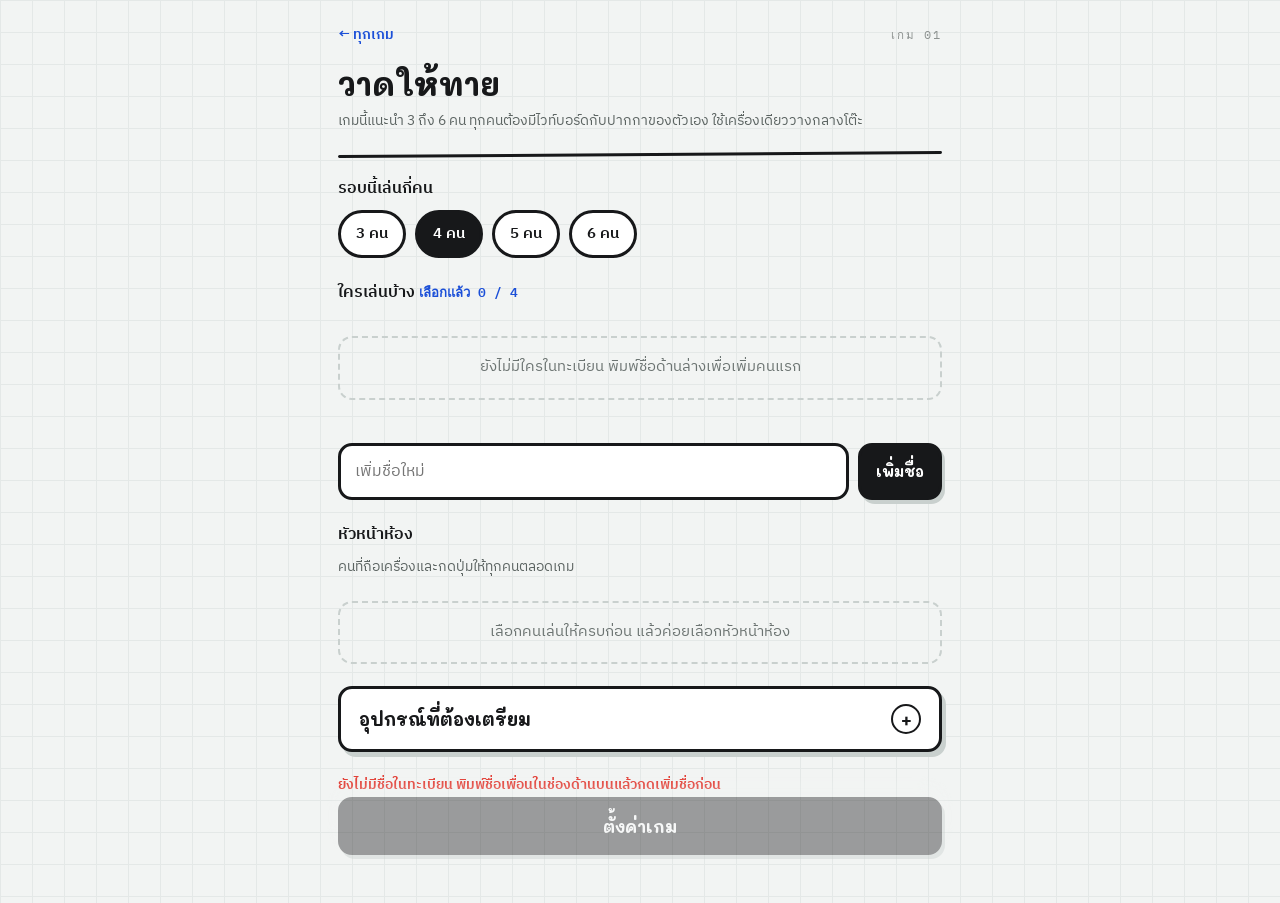
==== games/catch-sketch/index.html @ 34a1b1b2 "รอบ 3: แก้ 17 จุดที่ agent เจอ + เทสต์ดักบั๊กเพิ่ม 2 ไฟล์ โป๊กเกอร์ (8) - ที่นั่ง+ชิปของคนที่หลุด เค" ====
<!DOCTYPE html>
<html lang="th">
<head>
<meta charset="utf-8">
<meta name="viewport" content="width=device-width, initial-scale=1, viewport-fit=cover">
<title>วาดให้ทาย · ก๊วนบอร์ดเกม</title>
<link rel="stylesheet" href="../../assets/style.css">
<style>
  .topbar {
    display: flex; align-items: center; justify-content: space-between;
    gap: 12px; margin-bottom: 4px;
  }
  .back { font-size: .9rem; color: var(--ink-blue); text-decoration: none; font-weight: 600; }

  .leaderline {
    font-family: var(--font-mono); font-size: .74rem; color: #6C7472;
    margin: 2px 0 10px; overflow-wrap: anywhere;
  }
  .leaderline b { color: var(--ink); }
  .leaderline[hidden] { display: none; }

  .screen { display: none; }
  .screen.is-on { display: block; }

  .hint { font-size: .85rem; color: #5C6462; margin: 6px 0 0; }
  .note { font-size: .88rem; margin: 10px 0 0; min-height: 1.4em; }
  .note--bad { color: var(--ink-red); font-weight: 600; }
  .note--ok  { color: var(--ink-green); font-weight: 600; }

  /* ---- แถบคะแนนสะสม (รายคน) ---- */
  /* กริดคงที่ ไม่ให้แถวสุดท้ายยืดจนช่องไม่เท่ากัน */
  .scores {
    display: grid; gap: 8px; margin-bottom: 18px;
    grid-template-columns: repeat(3, 1fr);
    /* บังคับให้ทุกแถวสูงเท่ากัน ไม่ต้องไปเดาว่าชื่อจะขึ้นกี่บรรทัด */
    grid-auto-rows: 1fr;
  }
  .scores[data-n="2"], .scores[data-n="4"] { grid-template-columns: repeat(2, 1fr); }
  .score {
    text-align: center; min-width: 0;
    padding: 9px 5px;
    background: var(--paper);
    border: var(--stroke) solid var(--ink);
    border-radius: var(--radius);
  }
  .score.is-turn { background: var(--ink-orange); }
  .score b { display: block; font-family: var(--font-mono); font-size: 1.4rem; line-height: 1.1; }
  /* ชื่อยาวตัดที่ 2 บรรทัด ทุกช่องจะได้สูงเท่ากัน */
  .score span {
    font-size: .74rem; display: -webkit-box; overflow: hidden;
    -webkit-line-clamp: 2; -webkit-box-orient: vertical;
    overflow-wrap: anywhere;
    /* จองที่ไว้ 2 บรรทัดจริง (line-height 1.6 => 2 บรรทัด = 3.2em) */
    line-height: 1.6;
    min-height: 3.2em;
  }

  /* ---- ชิปผู้เล่น ---- */
  .plist { display: flex; flex-wrap: wrap; gap: 9px; margin-top: 14px; padding: 0; list-style: none; }
  .pchip {
    padding: 9px 15px;
    font-family: var(--font-body); font-weight: 600; font-size: .92rem;
    background: var(--paper); color: var(--ink);
    border: var(--stroke) solid var(--ink); border-radius: 99px;
    cursor: pointer; max-width: 100%; overflow-wrap: anywhere;
  }
  .pchip[aria-pressed="true"] { background: var(--ink); color: var(--paper); }
  .pchip:focus-visible { outline: var(--stroke) solid var(--ink-blue); outline-offset: 3px; }
  .pchip[disabled] { opacity: .38; cursor: not-allowed; }
  /* เลือกครบแล้ว ชิปที่เหลือต้องดูออกว่ากดเพิ่มไม่ได้ แต่ยังกดให้ขึ้นเหตุผลได้ */
  .pchip.is-full { opacity: .42; border-style: dashed; }

  .addrow { display: flex; gap: 9px; margin-top: 14px; }
  .addrow input {
    flex: 1 1 auto; min-width: 0;
    padding: 12px 14px;
    font-family: var(--font-body); font-size: 1rem;
    color: var(--ink); background: var(--paper);
    border: var(--stroke) solid var(--ink); border-radius: var(--radius);
  }
  .addrow input:focus-visible { outline: var(--stroke) solid var(--ink-blue); outline-offset: 3px; }
  .addrow .btn { flex: 0 0 auto; }

  .empty {
    margin-top: 14px; padding: 18px; text-align: center;
    color: #6C7472; font-size: .92rem;
    border: 2px dashed var(--smudge); border-radius: var(--radius);
  }
  .count { font-family: var(--font-mono); font-size: .82rem; color: var(--ink-blue); }

  /* ---- หน้าส่งเครื่อง ---- */
  .pass { text-align: center; padding: 30px 0 12px; }
  .pass .who { font-family: var(--font-display); font-size: 2.2rem; font-weight: 700; margin: 6px 0 4px; overflow-wrap: anywhere; }
  .whoare { display: flex; flex-wrap: wrap; gap: 8px; justify-content: center; margin-top: 12px; }
  .whoare span {
    padding: 6px 13px; font-size: .86rem; font-weight: 600;
    background: var(--board); border: 2px solid var(--ink); border-radius: 99px;
    overflow-wrap: anywhere; max-width: 100%;
  }

  /* ---- หน้าคำ ---- */
  .clock {
    font-family: var(--font-mono); font-size: 1.05rem;
    text-align: right; margin-bottom: 10px; color: #6C7472;
  }
  .word {
    background: var(--paper);
    border: var(--stroke) solid var(--ink);
    border-radius: var(--radius);
    box-shadow: 6px 7px 0 var(--smudge);
    padding: 36px 20px;
    text-align: center;
    min-height: 168px;
    display: flex; flex-direction: column; align-items: center; justify-content: center;
    margin-bottom: 18px;
  }
  /* คำที่ต้องวาด ตัวใหญ่สุดในเกม ถ้ามีวรรณยุกต์ซ้อนจะไปทับป้าย "คำของคุณ" ข้างบน */
  .word__main { font-family: var(--font-display); font-weight: 700; font-size: 2.5rem; line-height: 1.5; overflow-wrap: anywhere; }
  .word__sub  { font-size: .95rem; color: #6C7472; margin-top: 8px; }
  .word__lv   { font-family: var(--font-mono); font-size: .72rem; letter-spacing: .12em; color: var(--ink-blue); margin-bottom: 10px; }

  /* ---- ปุ่มคว้าคิว ---- */
  .claims { list-style: none; padding: 0; margin: 0 0 16px; }

  /* ปุ่ม "ทุกคนเสร็จแล้ว" ห้ามลอยทับปุ่มชื่อเด็ดขาด
     ถ้าทับ คนตั้งใจคว้าคิว แต่กลายเป็นปิดรอบให้ทุกคน ซึ่งแก้กลับไม่ได้
     เพิ่ม padding ท้ายลิสต์ไม่ช่วย เพราะ sticky ลอยทับสิ่งที่เลื่อนอยู่ข้างใต้เสมอ
     จึงให้รายชื่อเลื่อนในกล่องของตัวเอง แล้วปุ่มอยู่ในแถวของมันจริงๆ */
  #s-word.is-on {
    display: flex; flex-direction: column;
    /* ต้องเป็น max-height ไม่ใช่ min-height
       ถ้าใช้ min กล่องจะยืดตามเนื้อหาจนปุ่มหลุดใต้จอ ต้องมีเพดานให้รายชื่อยุบเข้ามาแทน */
    max-height: calc(100vh - 120px);
    max-height: calc(100dvh - 120px);
  }
  #s-word .claims { flex: 1 1 auto; overflow-y: auto; min-height: 84px; }
  #s-word #btn-all-done { position: static; flex: 0 0 auto; }

  /* จอเตี้ย ย่อกล่องคำลง จะได้เหลือที่ให้รายชื่อพอโดยไม่ต้องเลื่อน */
  @media (max-height: 700px) {
    .word { padding: 16px 16px; min-height: 0; }
    .word__main { font-size: 1.9rem; }
    .word__lv { margin-bottom: 4px; }
  }
  .claims li { display: flex; gap: 8px; margin-bottom: 10px; }

  .claim {
    flex: 1 1 auto; min-width: 0;
    padding: 16px 14px;
    font-family: var(--font-display); font-weight: 700; font-size: 1.1rem;
    color: var(--ink); background: var(--paper);
    border: var(--stroke) solid var(--ink); border-radius: var(--radius);
    box-shadow: 3px 4px 0 var(--smudge);
    cursor: pointer;
    overflow-wrap: anywhere;
  }
  .claim:active { transform: translate(3px, 4px); box-shadow: 0 0 0 var(--smudge); }
  .claim:focus-visible { outline: var(--stroke) solid var(--ink-blue); outline-offset: 3px; }
  .claim.is-done { background: var(--ink-green); border-color: var(--ink-green); color: var(--paper); cursor: default; box-shadow: none; transform: none; }
  /* คนที่ยอมแพ้ ยังกดกลับเข้าเกมได้ ต้องอ่านออกและดูกดได้ */
  .claim.is-out  { background: var(--board); color: #56605C; cursor: pointer; box-shadow: none; transform: none; }

  .giveup {
    flex: 0 0 auto;
    padding: 8px 12px;
    font-family: var(--font-body); font-weight: 600; font-size: .8rem;
    color: var(--ink-red); background: var(--paper);
    border: 2px solid var(--ink-red); border-radius: var(--radius);
    cursor: pointer;
  }
  .giveup:focus-visible { outline: var(--stroke) solid var(--ink-blue); outline-offset: 3px; }
  .giveup[disabled] { opacity: .35; cursor: not-allowed; }

  /* ---- หน้าทาย ---- */
  .look { text-align: center; padding: 26px 0 10px; }
  .look .qno { font-family: var(--font-mono); font-size: .78rem; letter-spacing: .12em; color: var(--ink-blue); }
  .look .who { font-family: var(--font-display); font-size: 2.3rem; font-weight: 700; margin: 6px 0 2px; overflow-wrap: anywhere; }
  .actions { display: flex; gap: 10px; margin-top: 18px; }

  /* ---- สรุปรอบ ---- */
  .tally { list-style: none; padding: 0; margin: 12px 0 0; }
  .tally li {
    display: flex; justify-content: space-between; gap: 10px; align-items: baseline;
    padding: 9px 0; border-bottom: 2px dashed var(--board-deep);
  }
  .tally .nm { font-weight: 600; overflow-wrap: anywhere; }
  .tally .rt { text-align: right; white-space: nowrap; }
  .tally .pt { font-family: var(--font-mono); font-weight: 600; color: var(--ink-green); }
  .tally .why { display: block; font-size: .76rem; color: #6C7472; white-space: normal; }

  .qlist { list-style: none; padding: 0; margin: 12px 0 0; }
  .qlist li {
    display: flex; align-items: center; gap: 10px;
    padding: 8px 0; border-bottom: 2px dashed var(--board-deep);
    font-weight: 600;
  }
  .qlist .n {
    flex: 0 0 auto; width: 26px; height: 26px;
    display: inline-flex; align-items: center; justify-content: center;
    font-family: var(--font-mono); font-size: .8rem;
    background: var(--board); border: 2px solid var(--ink); border-radius: 99px;
  }
  .qlist .out { color: #8B9391; font-weight: 400; font-size: .86rem; margin-left: auto; }

  .reveal-word {
    font-family: var(--font-display); font-weight: 700; font-size: 2.1rem;
    line-height: 1.5; overflow-wrap: anywhere;
  }

  /* ---- หมวดหมู่ ----
     มี 30 อัน ถ้าเลือกหมดแล้วทำเป็นชิปดำทั้งแผงจะทึบจนอ่านไม่ออก
     เลยกลับด้าน: เลือกอยู่ = ขาวขอบเข้มมีติ๊ก · ไม่เลือก = จางลง */
  .kit__body { padding: 4px 18px 16px; }
  .cats { gap: 7px; }
  .cats .chip {
    padding: 7px 13px; font-size: .86rem; font-weight: 500;
    background: var(--paper); color: #9AA2A0;
    border-width: 2px; border-color: var(--smudge);
  }
  .cats .chip[aria-pressed="true"] {
    background: var(--paper); color: var(--ink);
    border-color: var(--ink); font-weight: 600;
  }
  .cats .chip[aria-pressed="true"]::before {
    content: "✓"; margin-right: 6px; color: var(--ink-green); font-weight: 700;
  }

  /* ---- อันดับจบเกม ---- */
  .rank { list-style: none; padding: 0; margin: 12px 0 0; }
  .rank li {
    display: flex; align-items: center; gap: 10px;
    padding: 11px 12px; margin-bottom: 8px;
    background: var(--paper);
    border: var(--stroke) solid var(--ink);
    border-radius: var(--radius);
  }
  .rank li.is-first {
    background: var(--ink-orange);
    padding: 16px 14px;
    box-shadow: 4px 5px 0 var(--smudge);
  }
  .rank .no {
    flex: 0 0 auto; width: 28px; height: 28px;
    display: inline-flex; align-items: center; justify-content: center;
    font-family: var(--font-mono); font-size: .82rem; font-weight: 600;
    background: var(--board); border: 2px solid var(--ink); border-radius: 99px;
  }
  .rank li.is-first .no { background: var(--paper); }
  .rank .nm { font-weight: 600; flex: 1 1 auto; overflow-wrap: anywhere; }
  .rank li.is-first .nm { font-family: var(--font-display); font-size: 1.2rem; }
  .rank .pt { font-family: var(--font-mono); font-size: 1.3rem; font-weight: 600; }
  .rank li.is-first .pt { font-size: 1.75rem; }

  /* หัวข้อจบเกม ให้ชื่อคนชนะเด่นกว่าคำว่าชนะ */
  .over-head { text-align: center; padding: 12px 0 4px; }
  .over-head h1 { font-size: 2.3rem; line-height: 1.4; overflow-wrap: anywhere; }

  .steps { font-family: var(--font-mono); font-size: .72rem; letter-spacing: .1em; color: var(--ink-blue); }

  /* ปุ่มเดินเกมต้องอยู่ในสายตาเสมอ ไม่งั้นคนถือเครื่องต้องเลื่อนหาทุกรอบ */
  .btn--stick {
    position: sticky; bottom: 10px; z-index: 5;
    box-shadow: 3px 4px 0 var(--smudge), 0 -10px 16px var(--board);
  }
</style>
</head>
<body>
<div class="wrap">

  <div class="topbar">
    <a class="back" href="../../index.html">← ทุกเกม</a>
    <span class="eyebrow">เกม 01</span>
  </div>

  <p class="leaderline" id="leaderline" hidden>หัวหน้าห้อง <b id="leadername"></b></p>

  <!-- ============ 1. ใครเล่นบ้าง ============ -->
  <section id="s-players" class="screen is-on">
    <h1>วาดให้ทาย</h1>
    <p class="hint">เกมนี้แนะนำ 3 ถึง 6 คน ทุกคนต้องมีไวท์บอร์ดกับปากกาของตัวเอง ใช้เครื่องเดียววางกลางโต๊ะ</p>
    <div class="rule"></div>

    <div class="field">
      <label>รอบนี้เล่นกี่คน</label>
      <div class="chips" id="opt-headcount"></div>
    </div>

    <div class="field">
      <label>ใครเล่นบ้าง <span class="count" id="pick-count"></span></label>
      <ul class="plist" id="pick-list"></ul>
      <div class="empty" id="pick-empty">ยังไม่มีใครในทะเบียน พิมพ์ชื่อด้านล่างเพื่อเพิ่มคนแรก</div>
      <p class="note" id="pick-note" role="status" aria-live="polite"></p>

      <div class="addrow">
        <label class="sr-only" for="new-name">เพิ่มชื่อใหม่</label>
        <input id="new-name" type="text" placeholder="เพิ่มชื่อใหม่" autocomplete="off" maxlength="24">
        <button class="btn btn--sm" id="btn-add">เพิ่มชื่อ</button>
      </div>
    </div>

    <div class="field" id="f-leader">
      <label>หัวหน้าห้อง</label>
      <p class="hint" style="margin:0 0 8px">คนที่ถือเครื่องและกดปุ่มให้ทุกคนตลอดเกม</p>
      <div class="chips" id="opt-leader"></div>
      <div class="empty" id="leader-empty">เลือกคนเล่นให้ครบก่อน แล้วค่อยเลือกหัวหน้าห้อง</div>
    </div>

    <details class="kit">
      <summary>อุปกรณ์ที่ต้องเตรียม</summary>
      <ul class="kit__list">
        <li><span class="thing">มือถือหรือแท็บเล็ต</span><span class="qty">1 เครื่อง</span></li>
        <li><span class="thing">ไวท์บอร์ด</span><span class="qty qty--each">คนละอัน</span></li>
        <li><span class="thing">ปากกาไวท์บอร์ด</span><span class="qty qty--each">คนละด้าม</span></li>
        <li><span class="thing">แปรงลบหรือผ้า</span><span class="qty qty--each">คนละอัน</span></li>
      </ul>
      <div class="kit__note">
        <p>ต้องมีไวท์บอร์ดครบทุกคน ไม่ใช่อันเดียววางกลางโต๊ะ เพราะทุกคนวาดพร้อมกันแข่งกัน</p>
        <p>ถ้าไวท์บอร์ดไม่พอ ใช้กระดาษ A4 กับปากกาเมจิกแทนได้ เตรียมไว้คนละ 15 ถึง 20 แผ่น</p>
      </div>
      <p class="kit__foot muted">นาฬิกาจับเวลา เบอร์คิว และกระดาษนับแต้ม ไม่ต้องเตรียม โปรแกรมจัดการให้หมดแล้ว</p>
    </details>

    <p class="note" id="ready-note" role="status" aria-live="polite"></p>
    <button class="btn btn--stick" id="btn-to-setup">ตั้งค่าเกม</button>
  </section>

  <!-- ============ 2. ตั้งค่า ============ -->
  <section id="s-setup" class="screen">
    <h1>ตั้งค่าเกม</h1>
    <p class="hint">คนวาดห้ามพูด ห้ามเขียนตัวหนังสือ ห้ามใบ้เป็นตัวเลข วาดอย่างเดียว</p>
    <div class="rule"></div>

    <div class="field">
      <label>ชุดคำ</label>
      <div class="chips" id="opt-packs"></div>
      <p class="note" id="packs-note" role="status" aria-live="polite"></p>
    </div>

    <details class="kit">
      <summary>หมวดหมู่ <span class="count" id="cat-count"></span></summary>
      <div class="kit__body">
        <p class="hint" style="margin:0 0 10px">แตะเพื่อปิดหมวดที่ไม่อยากเล่น ต้องเหลืออย่างน้อย 1 หมวด</p>
        <div class="chips cats" id="opt-cats"></div>
        <p class="note" id="cats-note" role="status" aria-live="polite"></p>
        <p style="margin-top:12px"><button class="btn btn--ghost btn--sm" id="btn-cats-all">เลือกทุกหมวด</button></p>
      </div>
    </details>

    <div class="field">
      <label>ความยาก</label>
      <div class="chips" id="opt-levels"></div>
      <p class="note" id="levels-note" role="status" aria-live="polite"></p>
    </div>

    <div class="field">
      <label>จำนวนรอบต่อคน</label>
      <div class="chips" id="opt-rounds"></div>
    </div>

    <p class="hint" id="pool-info"></p>
    <p class="hint" id="rounds-info"></p>

    <button class="btn btn--stick" id="btn-start">เริ่มเล่น</button>
    <p style="margin-top:12px"><button class="btn btn--ghost btn--sm" id="btn-back-players">← เปลี่ยนคนเล่น</button></p>
  </section>

  <!-- ============ 3. ส่งเครื่องให้คนวาด ============ -->
  <section id="s-pass-draw" class="screen">
    <div class="scores" id="scores-pass"></div>
    <div class="card pass">
      <span class="steps" id="pd-step">รอบที่ 1</span>
      <div style="margin-top:8px"><span class="eyebrow">รอบนี้คนทายคือ</span></div>
      <div class="who" id="pd-guesser">—</div>
      <p class="muted" id="pd-warn">ห้ามดูจอ ให้หันหลังหรือหลับตาไว้</p>
      <div class="whoare" id="pd-drawers"></div>
      <p class="hint" style="margin-top:14px">คนวาดทุกคนดูคำพร้อมกัน แล้วรีบวาดแข่งกัน</p>
      <button class="btn" id="btn-open-word" style="margin-top:14px">คนทายหันหลังแล้ว เปิดคำ</button>
    </div>
  </section>

  <!-- ============ 4. คำ ============ -->
  <section id="s-word" class="screen">
    <div class="clock">เวลาที่ผ่านไป <span id="clock">0:00</span></div>

    <div class="word">
      <div class="word__lv" id="w-lv"></div>
      <div class="word__main" id="w-main">—</div>
      <div class="word__sub" id="w-sub"></div>
    </div>

    <p class="hint" style="margin-bottom:10px">วาดเสร็จแล้วแตะชื่อตัวเองเพื่อคว้าคิว</p>
    <ul class="claims" id="claims"></ul>

    <p class="hint" id="claim-status" role="status" aria-live="polite" style="margin:0 0 10px"></p>
    <button class="btn btn--stick" id="btn-all-done" disabled>ทุกคนเสร็จแล้ว</button>
  </section>

  <!-- ============ 5. ส่งเครื่องกลับให้คนทาย ============ -->
  <section id="s-pass-guess" class="screen">
    <div class="scores" id="scores-passguess"></div>
    <div class="card pass">
      <span class="eyebrow">ส่งเครื่องกลับให้</span>
      <div class="who" id="pg-guesser">—</div>
      <p class="muted" id="pg-note">คำหายไปจากจอแล้ว เปิดดูได้เลย</p>
      <button class="btn" id="btn-ready-guess">พร้อมทาย</button>
    </div>
  </section>

  <!-- ============ 6. ทาย ============ -->
  <section id="s-guess" class="screen">
    <div class="scores" id="scores-guess"></div>
    <div class="card look">
      <span class="qno" id="g-qno">คิวที่ 1</span>
      <div style="margin-top:6px"><span class="eyebrow">ดูรูปของ</span></div>
      <div class="who" id="g-who">—</div>
      <p class="muted" id="g-left"></p>
    </div>
    <div class="actions">
      <button class="btn btn--skip" id="btn-wrong">ทายผิด ไปคิวถัดไป</button>
      <button class="btn btn--good" id="btn-right">ทายถูก</button>
    </div>
    <p style="margin-top:12px; text-align:center">
      <button class="btn btn--ghost btn--sm" id="btn-back-q" style="display:none">← กลับไปคิวก่อนหน้า</button>
    </p>
  </section>

  <!-- ============ 7. สรุปรอบ ============ -->
  <section id="s-round" class="screen">
    <div class="scores" id="scores-round"></div>
    <span class="steps" id="rd-step">สรุปรอบ</span>
    <p class="eyebrow" style="margin-top:10px">คำคือ</p>
    <div class="reveal-word" id="rd-word">—</div>
    <p class="hint" id="rd-sub"></p>

    <div class="card" style="margin-top:16px">
      <h3>แต้มรอบนี้</h3>
      <ul class="tally" id="rd-tally"></ul>
    </div>

    <div class="card" style="margin-top:16px">
      <h3>ลำดับคิว</h3>
      <ul class="qlist" id="rd-queue"></ul>
    </div>

    <button class="btn btn--stick" id="btn-next-round" style="margin-top:20px">รอบต่อไป</button>
  </section>

  <!-- ============ 8. จบเกม ============ -->
  <section id="s-over" class="screen">
    <div class="over-head">
      <span class="eyebrow">จบเกม</span>
      <h1 id="over-title">—</h1>
      <p class="hint" id="over-sub" style="margin-top:6px"></p>
    </div>
    <ul class="rank" id="rank"></ul>
    <button class="btn" id="btn-again">เล่นอีกรอบ</button>
    <p style="margin-top:12px"><a class="back" href="../../scoreboard.html">ดูกระดานคะแนน →</a></p>
    <p style="margin-top:6px"><a class="back" href="../../index.html">← กลับไปเลือกเกมอื่น</a></p>
  </section>

</div>

<script src="../../assets/players.js"></script>
<script src="words/general.js"></script>
<script src="words/characters.js"></script>
<script src="words/thai.js"></script>
<!-- คลังคำชุดที่ 2 ต่อท้ายชุดแรก ต้องโหลดหลังเสมอ -->
<script src="words/general-2.js"></script>
<script src="words/characters-2.js"></script>
<script src="words/thai-2.js"></script>
<!-- คลังคำชุดที่ 3 หมวดใหม่ -->
<script src="words/general-3.js"></script>
<script src="words/thai-3.js"></script>
<script>
(function () {
  "use strict";

  /* ===========================================================
     กติกาบ้าน — แก้ตัวเลขแต้มได้ที่บล็อกนี้จุดเดียว
     =========================================================== */

  var SCORE_DRAWER      = 2;   /* คนวาดที่รูปถูกทายถูก */
  var SCORE_FIRST_BONUS = 1;   /* บวกเพิ่มถ้าคนนั้นได้คิวที่ 1 */
  var SCORE_GUESSER     = 2;   /* คนทาย ถ้าทายถูกไม่ว่าคิวไหน */

  /* ===========================================================
     ค่าคงที่อื่น
     =========================================================== */

  var PACKS = {
    general:    { label: "ทั่วไป",     data: window.WORDS_GENERAL    || [] },
    characters: { label: "ตัวละครดัง", data: window.WORDS_CHARACTERS || [] },
    thai:       { label: "ไทยๆ",       data: window.WORDS_THAI       || [] }
  };

  var LV_LABEL = { 1: "ง่าย", 2: "กลาง", 3: "ยาก" };

  /* ชื่อไทยของหมวดหมู่ ตรงกับค่า cat ในไฟล์คลังคำ
     ถ้าเพิ่มหมวดใหม่ในไฟล์คำ ใส่ชื่อไทยเพิ่มตรงนี้ ถ้าไม่ใส่จะโชว์ชื่ออังกฤษแทน */
  var CAT_LABEL = {
    object: "สิ่งของ", animal: "สัตว์", food: "อาหาร", job: "อาชีพ",
    action: "ท่าทาง", place: "สถานที่", nature: "ธรรมชาติ",
    vehicle: "ยานพาหนะ", sport: "กีฬา", body: "ร่างกาย",
    anime: "อนิเมะ", movie: "หนัง", cartoon: "การ์ตูน", game: "เกม",
    "thai-food": "อาหารไทย", "thai-culture": "วัฒนธรรมไทย",
    "thai-life": "ชีวิตไทย", "thai-place": "สถานที่ไทย",
    music: "ดนตรี", tool: "เครื่องมือช่าง", clothes: "เสื้อผ้า",
    weather: "อากาศ", space: "อวกาศ", fantasy: "แฟนตาซี",
    tech: "เทคโนโลยี", school: "โรงเรียน", holiday: "เทศกาล",
    "thai-festival": "เทศกาลไทย", "thai-fruit": "ผลไม้ไทย", "thai-snack": "ขนมไทย"
  };

  var MIN_PLAYERS = 3;
  var MAX_PLAYERS = 6;
  var TAP_GUARD_MS = 300;      /* กันกดซ้ำปุ่มเดิมรัวๆ */

  var cfg = {
    packs: ["general", "characters", "thai"],
    cats: [],                  /* ว่าง = ยังไม่เคยเลือก เดี๋ยว renderCats เติมให้ครบ */
    levels: [1, 2, 3],
    roundsPer: 2               /* ทุกคนได้เป็นคนทายกี่รอบ */
  };

  var headcount = 4;
  var picked = [];
  var leaderId = null;   /* หัวหน้าห้อง คนที่ถือเครื่อง */
  var state = null;
  var clockTimer = null;

  /* ===========================================================
     ตัวช่วย
     =========================================================== */

  function $(id) { return document.getElementById(id); }

  function show(id) {
    var all = document.querySelectorAll(".screen");
    for (var i = 0; i < all.length; i++) all[i].classList.remove("is-on");
    $(id).classList.add("is-on");
    window.scrollTo(0, 0);
    saveLive();
  }
  /* ---------- กันเกมที่เล่นค้างอยู่หาย ----------
     เกมหนึ่งใช้เวลา 20-40 นาที บนเครื่องเดียวที่ส่งกันหลายมือ
     กดย้อนกลับทีเดียวหรือแท็บถูกเบราว์เซอร์เก็บ แล้วคะแนนหายหมดไม่ได้ */

  var LIVE_KEY = "bg.catch.live.v1";

  function isLive() {
    return !!state && state.phase !== "over";
  }

  function saveLive() {
    try {
      if (!isLive()) { localStorage.removeItem(LIVE_KEY); return; }
      localStorage.setItem(LIVE_KEY, JSON.stringify({
        at: Date.now(),
        screen: (document.querySelector(".screen.is-on") || {}).id || "",
        cfg: cfg, state: state, leaderId: leaderId
      }));
    } catch (e) { /* เขียนไม่ได้ก็เล่นต่อได้ แค่กู้ไม่ได้ */ }
  }

  function dropLive() {
    try { localStorage.removeItem(LIVE_KEY); } catch (e) {}
  }

  function readLive() {
    try {
      var raw = localStorage.getItem(LIVE_KEY);
      if (!raw) return null;
      var d = JSON.parse(raw);
      /* ค้างไว้เกินครึ่งวันถือว่าเลิกไปแล้ว */
      if (!d || !d.state || Date.now() - d.at > 12 * 3600 * 1000) return null;
      return d;
    } catch (e) { return null; }
  }

  /* เตือนก่อนออกจากหน้าระหว่างเล่นอยู่ */
  window.addEventListener("beforeunload", function (e) {
    if (!isLive()) return;
    saveLive();
    e.preventDefault();
    e.returnValue = "";
  });


  function setNote(el, msg, kind) {
    el.textContent = msg || "";
    el.className = "note" + (kind ? " note--" + kind : "");
  }

  function tidy(s) {
    return String(s == null ? "" : s).replace(/\s+/g, " ").replace(/^ | $/g, "");
  }

  function shuffle(arr) {
    for (var i = arr.length - 1; i > 0; i--) {
      var j = Math.floor(Math.random() * (i + 1));
      var t = arr[i]; arr[i] = arr[j]; arr[j] = t;
    }
    return arr;
  }

  function chip(label, value, pressed) {
    var b = document.createElement("button");
    b.className = "chip";
    b.type = "button";
    b.textContent = label;
    b.dataset.value = value;
    b.setAttribute("aria-pressed", pressed ? "true" : "false");
    return b;
  }

  function buildSingle(host, items, current, onPick) {
    host.innerHTML = "";
    items.forEach(function (it) {
      var b = chip(it.label, it.value, String(it.value) === String(current));
      b.addEventListener("click", function () {
        onPick(it.value);
        var kids = host.children;
        for (var i = 0; i < kids.length; i++) {
          kids[i].setAttribute("aria-pressed", kids[i] === b ? "true" : "false");
        }
      });
      host.appendChild(b);
    });
  }

  function buildMulti(host, items, list, onChange, whyLast) {
    host.innerHTML = "";
    items.forEach(function (it) {
      var on = list.indexOf(it.value) !== -1;
      var b = chip(it.label, it.value, on);
      b.addEventListener("click", function () {
        var at = list.indexOf(it.value);
        if (at === -1) list.push(it.value);
        else if (list.length > 1) list.splice(at, 1);
        else {
          /* เหลืออันเดียวแล้ว ปิดไม่ได้ ต้องบอกตรงที่กด
             ถ้าไปโชว์ที่ท้ายหน้า คนจะไม่เห็นเพราะอยู่นอกจอ */
          if (whyLast) setNote($(whyLast.where), whyLast.msg, "bad");
          return;
        }
        b.setAttribute("aria-pressed", list.indexOf(it.value) !== -1 ? "true" : "false");
        onChange();
      });
      host.appendChild(b);
    });
  }

  /* ---------- คลังคำ ---------- */

  function buildPool() {
    var out = [];
    cfg.packs.forEach(function (key) {
      var p = PACKS[key];
      if (!p) return;
      p.data.forEach(function (item) {
        if (cfg.levels.indexOf(item.lv) === -1) return;
        /* คำที่ไม่ได้ระบุหมวดไว้ ให้ติดมาเสมอ จะได้ไม่หายไปเงียบๆ */
        if (item.cat && cfg.cats.indexOf(item.cat) === -1) return;
        out.push(item);
      });
    });
    return out;
  }

  /* หมวดที่มีจริงในชุดคำที่เลือกอยู่ตอนนี้ */
  function catsForPacks() {
    var out = [];
    cfg.packs.forEach(function (key) {
      var p = PACKS[key];
      if (!p) return;
      p.data.forEach(function (item) {
        if (item.cat && out.indexOf(item.cat) === -1) out.push(item.cat);
      });
    });
    return out;
  }

  var lastPacks = null;

  function renderCats() {
    var avail = catsForPacks();

    /* ชุดคำที่เพิ่งเปิดกลับมา ต้องดึงหมวดของมันกลับมาเลือกด้วย
       ไม่งั้นเปิดชุดคำแล้วแต่ไม่มีคำจากชุดนั้นออกมาเลยสักคำ */
    if (lastPacks) {
      cfg.packs.forEach(function (k) {
        if (lastPacks.indexOf(k) !== -1) return;
        var pk = PACKS[k];
        if (!pk) return;
        pk.data.forEach(function (item) {
          if (item.cat && cfg.cats.indexOf(item.cat) === -1) cfg.cats.push(item.cat);
        });
      });
    }
    lastPacks = cfg.packs.slice();

    /* ตัดหมวดที่ไม่มีอยู่ในชุดคำที่เลือกแล้วออก */
    var keep = [];
    for (var i = 0; i < cfg.cats.length; i++) {
      if (avail.indexOf(cfg.cats[i]) !== -1) keep.push(cfg.cats[i]);
    }
    cfg.cats = keep.length ? keep : avail.slice();

    var host = $("opt-cats");
    host.innerHTML = "";

    avail.forEach(function (c) {
      var b = chip(CAT_LABEL[c] || c, c, cfg.cats.indexOf(c) !== -1);
      b.addEventListener("click", function () {
        var at = cfg.cats.indexOf(c);
        if (at === -1) cfg.cats.push(c);
        else if (cfg.cats.length > 1) cfg.cats.splice(at, 1);
        else {
          /* เหลือหมวดเดียวแล้ว ปิดไม่ได้ ต้องบอกตรงที่กด ไม่ใช่เงียบ */
          setNote($("cats-note"), "ต้องเหลือหมวดหมู่อย่างน้อย 1 หมวด", "bad");
          return;
        }
        b.setAttribute("aria-pressed", cfg.cats.indexOf(c) !== -1 ? "true" : "false");
        refreshSetupInfo();
      });
      host.appendChild(b);
    });

    refreshSetupInfo();
  }

  function refreshSetupInfo() {
    var n = buildPool().length;
    var rounds = picked.length * cfg.roundsPer;

    var totalCats = catsForPacks().length;
    $("cat-count").textContent = cfg.cats.length === totalCats
      ? "ทั้งหมด " + totalCats + " หมวด"
      : "เลือก " + cfg.cats.length + " จาก " + totalCats + " หมวด";
    if (n < 1) {
      $("pool-info").textContent = "ไม่มีคำให้สุ่มเลย ลองเลือกหมวดหมู่หรือความยากเพิ่ม";
      $("pool-info").className = "note note--bad";
    } else {
      $("pool-info").textContent = "มีคำให้สุ่มตอนนี้ " + n + " คำ" +
        (n < rounds ? " (น้อยกว่าจำนวนรอบ เดี๋ยวคำจะวนซ้ำ)" : "");
      $("pool-info").className = "hint";
    }
    /* ปุ่มเทาเฉยๆ หรือกดแล้วเงียบ ทำให้คนติดตรงนี้ ต้องบอกเสมอว่าขาดอะไร */
    var ready = pickedPlayers().length >= MIN_PLAYERS;
    $("rounds-info").textContent = ready
      ? "เล่น " + picked.length + " คน คนละ " + cfg.roundsPer + " รอบ รวม " + rounds + " รอบ"
      : "ยังไม่ได้เลือกคนเล่น กด “← เปลี่ยนคนเล่น” ด้านล่างเพื่อกลับไปเลือกก่อน";
    $("btn-start").disabled = n < 1 || !ready;
  }

  /* สุ่มแบบ shuffle bag ไม่ให้คำซ้ำจนกว่าจะครบกอง */
  function drawWord() {
    if (!state.bag.length) state.bag = shuffle(buildPool());
    return state.bag.pop();
  }

  /* ===========================================================
     หน้าจอ 1 — ใครเล่นบ้าง
     =========================================================== */

  function renderHeadcount() {
    var items = [];
    for (var n = MIN_PLAYERS; n <= MAX_PLAYERS; n++) items.push({ label: n + " คน", value: n });
    buildSingle($("opt-headcount"), items, headcount, function (v) {
      headcount = Number(v);
      if (picked.length > headcount) {
        var hadLeader = leaderId;
        picked = picked.slice(0, headcount);
        var lost = hadLeader && picked.indexOf(hadLeader) === -1;
        setNote($("pick-note"), "ลดเหลือ " + headcount + " คน ตัดคนที่เลือกไว้ท้ายสุดออก" +
                (lost ? " และต้องเลือกหัวหน้าห้องใหม่" : ""));
      } else {
        setNote($("pick-note"), "");
      }
      renderPickList();
    });
  }

  function renderPickList() {
    var all = Players.all();
    var host = $("pick-list");
    host.innerHTML = "";

    $("pick-empty").style.display = all.length ? "none" : "block";
    $("pick-count").textContent = "เลือกแล้ว " + picked.length + " / " + headcount;

    all.forEach(function (p) {
      var on = picked.indexOf(p.id) !== -1;
      var full = !on && picked.length >= headcount;

      var li = document.createElement("li");
      var b = document.createElement("button");
      b.type = "button";
      b.className = "pchip";
      b.textContent = p.name;
      b.setAttribute("aria-pressed", on ? "true" : "false");
      /* ไม่ disable จริง เพราะต้องให้กดแล้วมีข้อความบอกว่าทำไมเพิ่มไม่ได้ */
      if (full) {
        b.className += " is-full";
        b.setAttribute("aria-disabled", "true");
      }

      b.addEventListener("click", function () {
        var at = picked.indexOf(p.id);
        if (at === -1) {
          if (picked.length >= headcount) {
            setNote($("pick-note"), "เลือกครบ " + headcount + " คนแล้ว ถ้าจะเพิ่มคนนี้ ให้เอาคนอื่นออกก่อน หรือเพิ่มจำนวนคนด้านบน", "bad");
            return;
          }
          picked.push(p.id);
        } else {
          picked.splice(at, 1);
        }
        setNote($("pick-note"), "");
        renderPickList();
      });

      li.appendChild(b);
      host.appendChild(li);
    });

    renderLeader();
    refreshReady();

  }

  /* เลือกหัวหน้าห้องจากคนที่เลือกมาเล่นแล้วเท่านั้น */
  function renderLeader() {
    var people = pickedPlayers();
    var host = $("opt-leader");
    host.innerHTML = "";

    /* ถ้าหัวหน้าห้องคนเดิมถูกเอาออกจากรายชื่อ ให้ล้างค่า */
    if (leaderId) {
      var still = false;
      for (var k = 0; k < people.length; k++) {
        if (people[k].id === leaderId) { still = true; break; }
      }
      if (!still) leaderId = null;
    }

    $("leader-empty").style.display = people.length ? "none" : "block";

    people.forEach(function (p) {
      var b = chip(p.name, p.id, p.id === leaderId);
      b.addEventListener("click", function () {
        leaderId = p.id;
        var kids = host.children;
        for (var i = 0; i < kids.length; i++) {
          kids[i].setAttribute("aria-pressed", kids[i] === b ? "true" : "false");
        }
        paintLeaderLine();
        refreshReady();
      });
      host.appendChild(b);
    });

    paintLeaderLine();
  }

  function paintLeaderLine() {
    var line = $("leaderline");
    var p = leaderId ? Players.get(leaderId) : null;
    if (p) {
      $("leadername").textContent = p.name;
      line.hidden = false;
    } else {
      line.hidden = true;
    }
  }

  /* กดตั้งค่าเกมได้เมื่อเลือกคนครบและมีหัวหน้าห้องแล้ว */
  function refreshReady() {
    var ok = (picked.length === headcount && !!leaderId);
    $("btn-to-setup").disabled = !ok;

    /* ปุ่มเทาเฉยๆ โดยไม่บอกเหตุผล ทำให้คนติดตรงนี้ ต้องบอกเสมอว่าขาดอะไร */
    var why;
    if (!Players.all().length) {
      why = "ยังไม่มีชื่อในทะเบียน พิมพ์ชื่อเพื่อนในช่องด้านบนแล้วกดเพิ่มชื่อก่อน";
    } else if (picked.length < headcount) {
      why = "เลือกคนเล่นอีก " + (headcount - picked.length) + " คน (ต้องครบ " + headcount + " คน)";
    } else if (!leaderId) {
      why = "เหลืออีกขั้นเดียว เลือกหัวหน้าห้อง 1 คน";
    } else {
      why = "พร้อมแล้ว กดตั้งค่าเกม ได้เลย";
    }
    setNote($("ready-note"), why, ok ? "ok" : "bad");
  }

  function addName() {
    var input = $("new-name");
    var raw = input.value;

    if (!raw.replace(/\s/g, "")) {
      setNote($("pick-note"), "ยังไม่ได้พิมพ์ชื่อ", "bad");
      input.focus();
      return;
    }

    var p = Players.add(raw);

    if (!p) {
      var key = tidy(raw).toLowerCase();
      var all = Players.all();
      var found = null;
      for (var i = 0; i < all.length; i++) {
        if (all[i].name.toLowerCase() === key) { found = all[i]; break; }
      }
      if (found && picked.indexOf(found.id) === -1 && picked.length < headcount) {
        picked.push(found.id);
        input.value = "";
        renderPickList();
        setNote($("pick-note"), "มี " + found.name + " อยู่แล้ว เลือกให้เรียบร้อย");
      } else if (found && picked.length >= headcount) {
        setNote($("pick-note"), found.name + " อยู่ในทะเบียนแล้ว แต่รอบนี้เลือกครบ " +
                headcount + " คนแล้ว ถ้าจะให้เล่นด้วยต้องเอาคนอื่นออกก่อน", "bad");
        input.select();
      } else {
        setNote($("pick-note"), "มีชื่อนี้อยู่แล้ว", "bad");
        input.select();
      }
      return;
    }

    input.value = "";
    if (picked.length < headcount) {
      picked.push(p.id);
      renderPickList();
      setNote($("pick-note"), "เพิ่ม " + p.name + " แล้ว", "ok");
    } else {
      renderPickList();
      setNote($("pick-note"), "เพิ่ม " + p.name + " เข้าทะเบียนแล้ว แต่รอบนี้เลือกครบ " +
              headcount + " คนแล้ว ถ้าจะให้เล่นด้วยต้องเอาคนอื่นออกก่อน", "bad");
    }
    input.focus();
  }

  function pickedPlayers() {
    var out = [];
    for (var i = 0; i < picked.length; i++) {
      var p = Players.get(picked[i]);
      if (p) out.push(p);
    }
    return out;
  }

  /* ===========================================================
     วงจรเกม
     =========================================================== */

  function startGame() {
    var people = pickedPlayers();
    if (people.length < MIN_PLAYERS) return;
    /* สลับลำดับก่อนเริ่ม ไม่งั้นคนที่ถูกเลือกคนแรกได้เป็นคนทายรอบแรกทุกเกม */
    people = shuffle(people.slice());

    var totals = [];
    for (var i = 0; i < people.length; i++) totals.push(0);

    state = {
      players: people,
      totals: totals,
      roundIdx: 0,
      totalRounds: people.length * cfg.roundsPer,
      guesser: 0,
      bag: shuffle(buildPool()),
      word: null,
      queue: [],        /* index ผู้เล่น เรียงตามลำดับที่คว้าคิว */
      gaveUp: [],       /* index ผู้เล่นที่ยอมแพ้ */
      qpos: 0,          /* กำลังดูรูปของคิวที่เท่าไหร่ */
      lastTap: {},      /* index -> เวลาแตะล่าสุด กันกดซ้ำ */
      justBack: {},     /* index -> เวลาที่เพิ่งยกเลิกยอมแพ้ */
      gained: null,
      startedAt: 0,
      recorded: false
    };

    startRound();
  }

  function drawerIdxs() {
    var out = [];
    for (var i = 0; i < state.players.length; i++) {
      if (i !== state.guesser) out.push(i);
    }
    return out;
  }

  function toReadyDraw() { startRound(); }

  function startRound() {
    state.guesser = state.roundIdx % state.players.length;
    state.word = drawWord();
    state.queue = [];
    state.gaveUp = [];
    state.qpos = 0;
    state.lastTap = {};
    state.justBack = {};
    state.gained = null;

    paintScores($("scores-pass"));

    $("pd-step").textContent = "รอบที่ " + (state.roundIdx + 1) + " / " + state.totalRounds;
    $("pd-guesser").textContent = state.players[state.guesser].name;
    $("pd-warn").textContent = state.players[state.guesser].name + " ห้ามดูจอ ให้หันหลังหรือหลับตาไว้";

    var host = $("pd-drawers");
    host.innerHTML = "";
    drawerIdxs().forEach(function (i) {
      var s = document.createElement("span");
      s.textContent = state.players[i].name;
      host.appendChild(s);
    });

    show("s-pass-draw");
  }

  /* ---------- หน้าคำ ---------- */

  function openWord() {
    $("w-main").textContent = state.word.w;
    $("w-sub").textContent = state.word.en || "";
    $("w-lv").textContent = LV_LABEL[state.word.lv] || "";

    renderClaims();

    state.startedAt = Date.now();
    $("clock").textContent = "0:00";
    if (clockTimer) clearInterval(clockTimer);
    clockTimer = setInterval(tickClock, 250);

    show("s-word");
  }

  /* นาฬิกาเดินหน้า เพื่อความสนุกเท่านั้น ไม่ตัดจบอัตโนมัติ */
  function tickClock() {
    var secs = Math.floor((Date.now() - state.startedAt) / 1000);
    var m = Math.floor(secs / 60);
    var s = secs % 60;
    $("clock").textContent = m + ":" + (s < 10 ? "0" : "") + s;
  }

  function stopClock() {
    if (clockTimer) { clearInterval(clockTimer); clockTimer = null; }
  }

  function renderClaims() {
    var host = $("claims");
    host.innerHTML = "";

    drawerIdxs().forEach(function (i) {
      var li = document.createElement("li");

      var qpos = state.queue.indexOf(i);
      var out = state.gaveUp.indexOf(i) !== -1;

      var b = document.createElement("button");
      b.type = "button";
      b.className = "claim" + (qpos !== -1 ? " is-done" : (out ? " is-out" : ""));

      if (qpos !== -1) b.textContent = state.players[i].name + " · คิว " + (qpos + 1);
      else if (out)    b.textContent = state.players[i].name + " · ยอมแพ้ (แตะเพื่อกลับ)";
      else             b.textContent = state.players[i].name;

      if (qpos !== -1) {
        b.disabled = true;                 /* คว้าคิวแล้วถือเป็นที่สิ้นสุด */
      } else if (out) {
        /* กดยอมแพ้พลาดได้ ให้แตะชื่อตัวเองกลับเข้าเกม ตราบที่ยังไม่จบรอบ */
        b.addEventListener("click", function () { unGiveUp(i); });
      } else {
        b.addEventListener("click", function () { claim(i); });
      }

      li.appendChild(b);

      var g = document.createElement("button");
      g.type = "button";
      g.className = "giveup";
      g.textContent = "ยอมแพ้";
      g.setAttribute("aria-label", "ยอมแพ้แทน " + state.players[i].name);
      if (qpos !== -1 || out) g.disabled = true;
      else g.addEventListener("click", function () { giveUp(i); });

      li.appendChild(g);
      host.appendChild(li);
    });

    refreshAllDone();
  }

  /* กันกดซ้ำเฉพาะปุ่มของคนเดิม คนละคนกดติดกันได้ */
  function tappedTooFast(i) {
    var now = Date.now();
    var last = state.lastTap[i] || 0;
    if (now - last < TAP_GUARD_MS) return true;
    state.lastTap[i] = now;
    return false;
  }

  function claim(i) {
    if (tappedTooFast(i)) return;
    /* เพิ่งกดกลับเข้าเกมมาหมาดๆ ยังไม่นับเป็นคว้าคิว */
    if (state.justBack[i] && Date.now() - state.justBack[i] < 900) {
      /* กันเผลอ แต่ต้องบอกด้วย ไม่งั้นคนจะคิดว่าจอค้าง แล้วรัวแตะซ้ำ */
      $("claim-status").textContent = "แตะชื่ออีกครั้งเพื่อคว้าคิว";
      return;
    }
    if (state.queue.indexOf(i) !== -1) return;
    if (state.gaveUp.indexOf(i) !== -1) return;
    state.queue.push(i);
    renderClaims();
  }

  function giveUp(i) {
    if (tappedTooFast(i)) return;
    if (state.queue.indexOf(i) !== -1) return;
    if (state.gaveUp.indexOf(i) !== -1) return;
    state.gaveUp.push(i);
    renderClaims();
  }

  function unGiveUp(i) {
    if (tappedTooFast(i)) return;
    var at = state.gaveUp.indexOf(i);
    if (at === -1) return;
    state.gaveUp.splice(at, 1);
    /* กันไว้ครู่หนึ่ง ไม่งั้นการกดซ้ำที่เดิมจะกลายเป็นคว้าคิวทันที
       ทั้งที่คนกดแค่อยากยกเลิกยอมแพ้ */
    state.justBack[i] = Date.now();
    renderClaims();
  }

  function refreshAllDone() {
    var drawers = drawerIdxs().length;
    var settled = state.queue.length + state.gaveUp.length;
    var btn = $("btn-all-done");

    /* กดได้เมื่อมีคนคว้าคิวแล้วอย่างน้อย 1 คน
       หรือทุกคนยอมแพ้หมด จะได้ไม่ค้าง */
    var allSettled = (settled >= drawers && drawers > 0);
    btn.disabled = !(state.queue.length >= 1 || allSettled);

    /* ตอนคำเพิ่งขึ้นยังไม่มีใครกด อย่าเพิ่งขึ้นว่า "ไม่มีใครวาดทัน" */
    /* ยังมีคนไม่ได้กด ห้ามใช้คำว่า "ทุกคนเสร็จแล้ว" เพราะไม่จริง
       และให้เป็นปุ่มโปร่ง จะได้ไม่ถูกกดโดยอัตโนมัติเหมือนปุ่มหลัก */
    if (allSettled && !state.queue.length) {
      btn.textContent = "ไม่มีใครวาดทัน ไปต่อ";
      btn.className = "btn btn--stick";
    } else if (allSettled) {
      btn.textContent = "ทุกคนเสร็จแล้ว";
      btn.className = "btn btn--stick";
    } else {
      btn.textContent = "ปิดรอบเลย (อีก " + (drawers - settled) + " คนยังวาดอยู่)";
      btn.className = "btn btn--ghost btn--stick";
    }

    var waiting = drawers - settled;
    $("claim-status").textContent = waiting > 0
      ? "รออีก " + waiting + " คน แตะชื่อตัวเองเมื่อวาดเสร็จ"
      : "";
  }

  function allDone() {
    stopClock();

    /* ซ่อนคำทันที ห้ามค้างให้เลื่อนขึ้นไปเห็น */
    $("w-main").textContent = "—";
    $("w-sub").textContent = "";
    $("w-lv").textContent = "";

    /* ไม่มีใครวาดทัน ก็ยังต้องบอกคนทายให้หันกลับมา ไม่งั้นเขานั่งหลับตารอเก้อ */
    paintScores($("scores-passguess"));
    $("pg-guesser").textContent = state.players[state.guesser].name;
    $("pg-note").textContent = state.queue.length
      ? "คำหายไปจากจอแล้ว เปิดดูได้เลย"
      : "รอบนี้ไม่มีใครวาดทัน หันกลับมาได้เลย";
    $("btn-ready-guess").textContent = state.queue.length ? "พร้อมทาย" : "ดูคำเฉลย";
    show("s-pass-guess");
  }

  /* ---------- หน้าทาย ---------- */

  function toGuess() {
    /* ไม่มีใครวาดทัน ก็ไม่มีคิวให้ดู ต้องไปหน้าเฉลยเลย
       ไม่งั้น paintGuess จะไปอ่านชื่อคนในคิวที่ไม่มีอยู่ แล้วเกมค้างตาย */
    if (!state.queue.length) return endRound(-1);
    state.qpos = 0;
    /* เข้าหน้าทายใหม่ ให้กดครั้งแรกได้ทันที ไม่ติด guard จากรอบก่อน */
    lastAdvance = 0;
    paintGuess();
    show("s-guess");
  }

  function paintGuess() {
    paintScores($("scores-guess"));
    $("btn-back-q").style.display = state.qpos > 0 ? "inline-flex" : "none";
    var pi = state.queue[state.qpos];
    var left = state.queue.length - state.qpos - 1;

    $("g-qno").textContent = "คิวที่ " + (state.qpos + 1);
    $("g-who").textContent = state.players[pi].name;
    $("g-left").textContent = left > 0
      ? "ถ้าทายผิด ยังเหลือรูปให้ดูอีก " + left + " คน"
      : "คิวสุดท้ายแล้ว ถ้าผิดรอบนี้ไม่มีใครได้แต้ม";
  }

  /* ปุ่มทายถูก/ทายผิดอยู่ตำแหน่งเดิมทั้งคู่ เผลอกดสองทีจะข้ามคิวคนถัดไปเงียบๆ
     กันด้วยเวลาเหมือนปุ่มคว้าคิว */
  var lastAdvance = 0;

  function advancedTooFast() {
    var now = Date.now();
    if (now - lastAdvance < TAP_GUARD_MS) return true;
    lastAdvance = now;
    return false;
  }

  function guessRight() {
    if (advancedTooFast()) return;
    endRound(state.qpos);
  }

  function guessWrong() {
    if (advancedTooFast()) return;
    state.qpos++;
    if (state.qpos >= state.queue.length) return endRound(-1);
    paintGuess();
  }

  /* ---------- สรุปรอบ ---------- */

  /* hitPos = ตำแหน่งคิวที่ทายถูก หรือ -1 ถ้าไม่มีใครถูก */
  function endRound(hitPos) {
    var gained = {};

    if (hitPos >= 0) {
      var drawer = state.queue[hitPos];
      var drawerPts = SCORE_DRAWER + (hitPos === 0 ? SCORE_FIRST_BONUS : 0);
      gained[drawer] = (gained[drawer] || 0) + drawerPts;
      gained[state.guesser] = (gained[state.guesser] || 0) + SCORE_GUESSER;
    }

    for (var k in gained) {
      if (Object.prototype.hasOwnProperty.call(gained, k)) {
        state.totals[Number(k)] += gained[k];
      }
    }
    state.gained = gained;

    /* เฉลยคำ */
    paintScores($("scores-round"));
    $("rd-step").textContent = "รอบที่ " + (state.roundIdx + 1) + " / " + state.totalRounds;
    $("rd-word").textContent = state.word.w;
    $("rd-sub").textContent = state.word.en || "";

    /* ใครได้แต้มเท่าไหร่ เพราะอะไร */
    var ul = $("rd-tally");
    ul.innerHTML = "";

    if (hitPos >= 0) {
      var dIdx = state.queue[hitPos];
      var why = hitPos === 0 ? "รูปถูกทาย และได้คิว 1" : "รูปถูกทาย (คิว " + (hitPos + 1) + ")";
      ul.appendChild(tallyRow(state.players[dIdx].name, gained[dIdx], why));
      ul.appendChild(tallyRow(state.players[state.guesser].name, gained[state.guesser], "ทายถูก"));
    } else {
      var li = document.createElement("li");
      li.className = "muted";
      li.textContent = state.queue.length
        ? "รอบนี้ไม่มีใครได้แต้ม ไล่ดูจนหมดคิวแล้วยังทายไม่ถูก"
        : "รอบนี้ไม่มีใครได้แต้ม ไม่มีใครวาดทัน";
      ul.appendChild(li);
    }

    /* ลำดับคิวทั้งหมด ใครเร็วใครช้า */
    var ql = $("rd-queue");
    ql.innerHTML = "";

    state.queue.forEach(function (pi, n) {
      var li2 = document.createElement("li");
      var no = document.createElement("span");
      no.className = "n";
      no.textContent = n + 1;
      li2.appendChild(no);
      var nm = document.createElement("span");
      nm.textContent = state.players[pi].name;
      li2.appendChild(nm);
      ql.appendChild(li2);
    });

    state.gaveUp.forEach(function (pi) {
      var li3 = document.createElement("li");
      var no2 = document.createElement("span");
      no2.className = "n";
      no2.textContent = "—";
      li3.appendChild(no2);
      var nm2 = document.createElement("span");
      nm2.textContent = state.players[pi].name;
      li3.appendChild(nm2);
      var o = document.createElement("span");
      o.className = "out";
      o.textContent = "ยอมแพ้";
      li3.appendChild(o);
      ql.appendChild(li3);
    });

    var last = (state.roundIdx + 1 >= state.totalRounds);
    $("btn-next-round").textContent = last ? "ดูผลรวม" : "รอบต่อไป";

    show("s-round");
  }

  function tallyRow(name, pts, why) {
    var li = document.createElement("li");

    var nm = document.createElement("span");
    nm.className = "nm";
    nm.textContent = name;
    li.appendChild(nm);

    var rt = document.createElement("span");
    rt.className = "rt";
    var p = document.createElement("span");
    p.className = "pt";
    p.textContent = "+" + pts;
    rt.appendChild(p);
    var w = document.createElement("span");
    w.className = "why";
    w.textContent = why;
    rt.appendChild(w);
    li.appendChild(rt);

    return li;
  }

  function nextRound() {
    state.roundIdx++;
    if (state.roundIdx >= state.totalRounds) return gameOver();
    startRound();
  }

  /* ---------- จบเกม ---------- */

  function gameOver() {
    var best = -Infinity, i;
    for (i = 0; i < state.totals.length; i++) {
      if (state.totals[i] > best) best = state.totals[i];
    }

    var winners = [];
    for (i = 0; i < state.totals.length; i++) {
      if (state.totals[i] === best) winners.push(i);
    }

    /* ไม่มีใครทำแต้มได้เลย = ไม่มีผู้ชนะ ไม่ใช่เสมอกันทุกคน
       ไม่งั้นกระดานคะแนนจะนับว่าทุกคนชนะ */
    if (best <= 0) winners = [];

    var isWin = {};
    winners.forEach(function (w) { isWin[w] = true; });

    /* เสมอได้ ไม่ต้องตัดสิน */
    if (!winners.length) {
      $("over-title").textContent = "ไม่มีใครทำแต้มได้";
      $("over-sub").textContent = "ทั้งเกมนี้ไม่มีใครทายถูกเลย เอาใหม่เกมหน้า";
    } else if (winners.length === 1) {
      $("over-title").textContent = state.players[winners[0]].name;
      $("over-sub").textContent = "ชนะด้วย " + best + " แต้ม";
    } else {
      var names = [];
      for (var wi = 0; wi < winners.length; wi++) names.push(state.players[winners[wi]].name);
      $("over-title").textContent = "เสมอกัน";
      $("over-sub").textContent = names.join(" กับ ") + " ได้ " + best + " แต้มเท่ากัน";
    }

    var order = [];
    for (i = 0; i < state.players.length; i++) order.push(i);
    order.sort(function (a, b) { return state.totals[b] - state.totals[a]; });

    var ul = $("rank");
    ul.innerHTML = "";
    /* คะแนนเท่ากันต้องได้เลขอันดับเดียวกัน ไม่งั้นหน้าจอขัดกันเอง
       (หัวข้อบอกว่าเสมอ แต่ในลิสต์กลับมี 1. 2. 3.) */
    var rankOf = {}, seen = 0, prevScore = null;
    order.forEach(function (idx, pos) {
      if (prevScore === null || state.totals[idx] !== prevScore) {
        seen = pos + 1;
        prevScore = state.totals[idx];
      }
      rankOf[idx] = seen;
    });

    order.forEach(function (idx, pos) {
      var li = document.createElement("li");
      if (isWin[idx]) li.className = "is-first";

      var no = document.createElement("span");
      no.className = "no";
      /* ไม่มีใครทำแต้มได้ ก็ไม่ต้องมีอันดับ */
      no.textContent = best <= 0 ? "–" : rankOf[idx] + ".";
      li.appendChild(no);

      var nm = document.createElement("span");
      nm.className = "nm";
      nm.textContent = state.players[idx].name;
      li.appendChild(nm);

      var pt = document.createElement("span");
      pt.className = "pt";
      pt.textContent = state.totals[idx];
      li.appendChild(pt);

      ul.appendChild(li);
    });

    state.phase = "over";
    dropLive();
    if (!state.recorded) {
      state.recorded = true;
      var results = [];
      for (var j = 0; j < state.players.length; j++) {
        results.push({
          playerId: state.players[j].id,
          name: state.players[j].name,
          score: state.totals[j],
          won: !!isWin[j]
        });
      }
      Players.recordGame({
        game: "catch-sketch",
        gameLabel: "วาดให้ทาย",
        playedAt: Date.now(),
        results: results
      });
    }

    show("s-over");
  }

  /* ---------- แถบคะแนนสะสม ---------- */

  function paintScores(host) {
    if (!host) return;
    host.innerHTML = "";
    host.setAttribute("data-n", state.players.length);
    for (var i = 0; i < state.players.length; i++) {
      var d = document.createElement("div");
      d.className = "score" + (i === state.guesser ? " is-turn" : "");

      var b = document.createElement("b");
      b.textContent = state.totals[i];
      d.appendChild(b);

      var s = document.createElement("span");
      s.textContent = state.players[i].name + (i === state.guesser ? " (ทาย)" : "");
      d.appendChild(s);

      host.appendChild(d);
    }
  }

  /* ===========================================================
     ผูกปุ่ม
     =========================================================== */

  buildMulti($("opt-packs"),
    Object.keys(PACKS).map(function (k) { return { label: PACKS[k].label, value: k }; }),
    cfg.packs, renderCats, { where: "packs-note", msg: "ต้องเหลือชุดคำอย่างน้อย 1 ชุด" });

  buildMulti($("opt-levels"),
    [{label:"ง่าย",value:1},{label:"กลาง",value:2},{label:"ยาก",value:3}],
    cfg.levels, refreshSetupInfo, { where: "levels-note", msg: "ต้องเหลือความยากอย่างน้อย 1 ระดับ" });

  buildSingle($("opt-rounds"),
    [{label:"1 รอบ",value:1},{label:"2 รอบ",value:2},{label:"3 รอบ",value:3}],
    cfg.roundsPer, function (v) { cfg.roundsPer = Number(v); refreshSetupInfo(); });

  /* มีเกมค้างอยู่ ถามก่อนว่าจะเล่นต่อไหม */
  (function offerResume() {
    var d = readLive();
    if (!d) return;
    var box = document.createElement("div");
    box.className = "card";
    box.style.cssText = "margin-bottom:18px; border-color:var(--ink-orange)";
    /* ข้อความต้องตรงกับสิ่งที่จะเกิดขึ้นจริงตอนกด
       เคยเขียนรวมๆ ว่า "เริ่มรอบใหม่ ลบไวท์บอร์ด" ทั้งที่บางทางไปต่อจากคิวเดิม
       คนที่ทำตามจะลบรูปที่กำลังจะให้คนทายดูทิ้ง แล้วรอบนั้นเล่นต่อไม่ได้ */
    var keepQueue = (d.screen === "s-guess" || d.screen === "s-pass-guess") &&
                    d.state.queue && d.state.queue.length > 0;
    var afterRound = (d.screen === "s-round");
    var isOver = (d.state.phase === "over");
    var showRound = Math.min(d.state.roundIdx + 1 + (afterRound ? 1 : 0), d.state.totalRounds);

    var what, label;
    if (isOver) {
      what = "เกมจบไปแล้ว กดเพื่อดูผลรวมอีกครั้ง";
      label = "ดูผลรวม";
    } else if (keepQueue) {
      what = "จะไปต่อจากคิวเดิม อย่าเพิ่งลบไวท์บอร์ด";
      label = "เล่นต่อ (ดูคิวเดิม)";
    } else if (afterRound) {
      what = "รอบที่ " + (d.state.roundIdx + 1) + " จบไปแล้ว จะเริ่มรอบที่ " + showRound +
             " ด้วยคำใหม่ ลบไวท์บอร์ดก่อนกด";
      label = "เล่นต่อ (รอบที่ " + showRound + ")";
    } else {
      what = "รอบที่ค้างอยู่จะเริ่มใหม่ด้วยคำใหม่ ลบไวท์บอร์ดก่อนกด";
      label = "เล่นต่อ (เริ่มรอบนี้ใหม่)";
    }

    box.innerHTML = "<b>มีเกมที่เล่นค้างไว้</b>" +
      "<p class='hint' style='margin:4px 0 4px'>" +
      (isOver ? "เกมจบแล้ว" : "รอบที่ " + showRound + " จาก " + d.state.totalRounds) +
      " · " + d.state.players.length + " คน · แต้มยังอยู่ครบ</p>" +
      "<p class='hint' style='margin:0 0 12px'>" + what + "</p>";

    var go = document.createElement("button");
    go.type = "button"; go.className = "btn";
    go.textContent = label;
    go.addEventListener("click", function () {
      cfg = d.cfg; state = d.state;
      if (!state.justBack) state.justBack = {};

      /* กู้เกมแล้วต้องกู้หน้าตั้งค่าด้วย
         ไม่งั้นพอเล่นจบแล้วกด "เล่นอีกรอบ" จะเจอหน้าที่บอกว่าเล่น 0 คน และปุ่มกดไม่ติด */
      headcount = state.players.length;
      picked = [];
      for (var ri = 0; ri < state.players.length; ri++) picked.push(state.players[ri].id);
      leaderId = d.leaderId || picked[0] || null;
      renderHeadcount();
      renderPickList();
      box.remove();
      if (state.phase === "over") { gameOver(); return; }
      /* กลับไปหน้าส่งเครื่อง ปลอดภัยสุด เพราะคำถูกซ่อนไปแล้ว */
      /* กู้กลับไปได้เฉพาะหน้าที่วาดใหม่ได้จริง
         หน้าสรุปรอบสร้างจากข้อมูลตอนจบรอบ ซึ่งไม่ได้เก็บไว้ จึงข้ามไปรอบถัดไปแทน
         ดีกว่าโชว์หน้าสรุปเปล่าๆ ที่ทำให้คนคิดว่าแต้มหาย */
      if (d.screen === "s-round") { nextRound(); return; }
      if (d.screen === "s-guess" || d.screen === "s-pass-guess") {
        if (!state.queue.length) { endRound(-1); return; }
        paintGuess(); show("s-guess"); return;
      }
      startRound();
    });
    box.appendChild(go);

    var no = document.createElement("button");
    no.type = "button"; no.className = "btn btn--ghost btn--sm";
    no.style.marginTop = "8px"; no.textContent = "ทิ้งแล้วเริ่มใหม่";
    no.addEventListener("click", function () { dropLive(); box.remove(); });
    box.appendChild(no);

    var host = $("s-players");
    host.insertBefore(box, host.firstChild);
  })();

  renderCats();
  renderHeadcount();
  renderPickList();

  $("btn-cats-all").addEventListener("click", function () {
    cfg.cats = catsForPacks();
    renderCats();
  });

  $("btn-add").addEventListener("click", addName);
  $("new-name").addEventListener("keydown", function (e) {
    if (e.key === "Enter") { e.preventDefault(); addName(); }
  });

  $("btn-to-setup").addEventListener("click", function () {
    if (picked.length !== headcount || !leaderId) return;
    refreshSetupInfo();
    show("s-setup");
  });

  $("btn-back-players").addEventListener("click", function () {
    renderPickList();
    show("s-players");
  });

  $("btn-start").addEventListener("click", startGame);
  $("btn-open-word").addEventListener("click", openWord);
  $("btn-all-done").addEventListener("click", allDone);
  $("btn-ready-guess").addEventListener("click", toGuess);
  $("btn-right").addEventListener("click", guessRight);
  $("btn-wrong").addEventListener("click", guessWrong);
  $("btn-next-round").addEventListener("click", nextRound);
  $("btn-back-q").addEventListener("click", function () {
    if (state && state.qpos > 0) { state.qpos--; paintGuess(); }
  });

  /* เล่นอีกรอบ กลับไปหน้าตั้งค่า โดยจำรายชื่อผู้เล่นไว้ */
  $("btn-again").addEventListener("click", function () {
    stopClock();
    state = null;
    refreshSetupInfo();
    show("s-setup");
  });

})();
</script>
</body>
</html>
---- assets/style.css ----
/* ===========================================================
   ก๊วนบอร์ดเกม — shared design tokens
   คอนเซปต์: ไวท์บอร์ดกับปากกาเมจิก
   =========================================================== */

@import url('https://fonts.googleapis.com/css2?family=Mali:wght@500;700&family=IBM+Plex+Sans+Thai:wght@400;500;600&family=IBM+Plex+Mono:wght@600&display=swap');

:root {
  /* สีปากกาเมจิก */
  --ink:        #17181A;
  --ink-blue:   #1B4FD8;
  --ink-red:    #E23B32;
  --ink-green:  #1E9E5A;
  --ink-orange: #F08A24;

  /* พื้นไวท์บอร์ด */
  --board:      #F2F4F3;
  --board-deep: #E4E8E7;
  --smudge:     #C9D0CE;
  --paper:      #FFFFFF;

  --stroke: 3px;
  --radius: 14px;

  --font-display: 'Mali', 'IBM Plex Sans Thai', sans-serif;
  --font-body:    'IBM Plex Sans Thai', system-ui, sans-serif;
  --font-mono:    'IBM Plex Mono', monospace;
}

* { box-sizing: border-box; -webkit-tap-highlight-color: transparent; }

html, body {
  margin: 0;
  padding: 0;
  min-height: 100%;
}

body {
  background-color: var(--board);
  background-image:
    linear-gradient(var(--board-deep) 1px, transparent 1px),
    linear-gradient(90deg, var(--board-deep) 1px, transparent 1px);
  background-size: 32px 32px;
  color: var(--ink);
  font-family: var(--font-body);
  font-size: 16px;
  line-height: 1.6;
}

.wrap {
  width: 100%;
  max-width: 640px;
  margin: 0 auto;
  padding: 24px 18px 48px;
}

/* ---------- ตัวอักษร ---------- */

/* หัวข้อไทยที่มีวรรณยุกต์ซ้อนกัน (ไม้โท+สระอำ เช่น u0e41u0e21u0e48u0e19u0e49u0e33)
   หมึกสูงกว่าที่กล่องบรรทัดจองไว้ถึง 0.28em เลยล้นขึ้นไปทับบรรทัดบน
   จึงต้องจองที่ด้วย padding ของตัวหัวข้อเอง จะได้ไม่ต้องไปไล่เพิ่มช่องว่างทีละจุด
   (line-height อย่างเดียวไม่พอ เพราะมันเพิ่มทั้งบนและล่าง ต้องดันถึง 2.0 ถึงจะพอ) */
h1, h2, h3 {
  font-family: var(--font-display); font-weight: 700; margin: 0;
  line-height: 1.35; padding-top: .34em;
}
h1 { font-size: 2rem; }
h2 { font-size: 1.35rem; }
h3 { font-size: 1.05rem; }

.eyebrow {
  font-family: var(--font-mono);
  font-size: .72rem;
  letter-spacing: .16em;
  text-transform: uppercase;
  color: var(--smudge);
  filter: brightness(.7);
}

.muted { color: #6C7472; }

/* ---------- เส้นขีดปากกา ---------- */

.rule {
  height: var(--stroke);
  background: var(--ink);
  border-radius: 99px;
  margin: 20px 0;
  transform: rotate(-.4deg);
}

/* ---------- การ์ด ---------- */

.card {
  background: var(--paper);
  border: var(--stroke) solid var(--ink);
  border-radius: var(--radius);
  padding: 18px;
  box-shadow: 4px 5px 0 var(--smudge);
}

/* ---------- ปุ่ม ---------- */

.btn {
  display: inline-flex;
  align-items: center;
  justify-content: center;
  gap: 8px;
  width: 100%;
  padding: 15px 18px;
  font-family: var(--font-display);
  font-weight: 700;
  font-size: 1.05rem;
  color: var(--paper);
  background: var(--ink);
  border: var(--stroke) solid var(--ink);
  border-radius: var(--radius);
  box-shadow: 3px 4px 0 var(--smudge);
  cursor: pointer;
  transition: transform .08s ease, box-shadow .08s ease;
}

.btn:active { transform: translate(3px, 4px); box-shadow: 0 0 0 var(--smudge); }
.btn:focus-visible { outline: var(--stroke) solid var(--ink-blue); outline-offset: 3px; }

.btn--ghost { background: var(--paper); color: var(--ink); }
.btn--good  { background: var(--ink-green); border-color: var(--ink-green); }
.btn--skip  { background: var(--paper); color: var(--ink-red); border-color: var(--ink-red); }
.btn--sm    { width: auto; padding: 9px 15px; font-size: .9rem; }

.btn[disabled] { opacity: .4; cursor: not-allowed; }

/* ---------- ชิปตัวเลือก ---------- */

.chips { display: flex; flex-wrap: wrap; gap: 9px; }

.chip {
  padding: 9px 15px;
  font-family: var(--font-body);
  font-weight: 600;
  font-size: .92rem;
  background: var(--paper);
  color: var(--ink);
  border: var(--stroke) solid var(--ink);
  border-radius: 99px;
  cursor: pointer;
  user-select: none;
}

.chip[aria-pressed="true"] { background: var(--ink); color: var(--paper); }
.chip:focus-visible { outline: var(--stroke) solid var(--ink-blue); outline-offset: 3px; }

/* ---------- ฟอร์ม ---------- */

.field { margin-bottom: 22px; }
.field > label { display: block; font-weight: 600; margin-bottom: 9px; }

.stack > * + * { margin-top: 12px; }

@media (prefers-reduced-motion: reduce) {
  * { animation: none !important; transition: none !important; }
}

/* ซ่อนจากสายตาแต่ยังให้โปรแกรมอ่านหน้าจออ่านได้ */
.sr-only {
  position: absolute;
  width: 1px; height: 1px;
  margin: -1px; padding: 0;
  overflow: hidden;
  clip: rect(0 0 0 0);
  white-space: nowrap;
  border: 0;
}

/* ---------- การ์ดอุปกรณ์ที่ต้องเตรียม ---------- */

.kit {
  background: var(--paper);
  border: var(--stroke) solid var(--ink);
  border-radius: var(--radius);
  box-shadow: 4px 5px 0 var(--smudge);
  margin: 22px 0;
}

.kit > summary {
  display: flex;
  align-items: center;
  justify-content: space-between;
  gap: 10px;
  padding: 15px 18px;
  font-family: var(--font-display);
  font-weight: 700;
  font-size: 1.1rem;
  cursor: pointer;
  list-style: none;
}

/* ซ่อนสามเหลี่ยมเริ่มต้นของเบราว์เซอร์ ใช้ไอคอนของเราเอง */
.kit > summary::-webkit-details-marker { display: none; }
.kit > summary::marker { content: ""; }

.kit > summary:focus-visible {
  outline: var(--stroke) solid var(--ink-blue);
  outline-offset: 3px;
  border-radius: var(--radius);
}

/* ไอคอนบวก/ลบ ทำด้วย CSS ล้วน */
.kit > summary::after {
  content: "+";
  flex: 0 0 auto;
  width: 26px;
  height: 26px;
  display: inline-flex;
  align-items: center;
  justify-content: center;
  font-family: var(--font-mono);
  font-size: 1.15rem;
  line-height: 1;
  border: 2px solid var(--ink);
  border-radius: 99px;
}
.kit[open] > summary::after { content: "−"; }

.kit__list { list-style: none; margin: 0; padding: 0 18px; }

.kit__list li {
  display: flex;
  justify-content: space-between;
  align-items: baseline;
  gap: 12px;
  padding: 10px 0;
  border-top: 2px dashed var(--board-deep);
}

/* ชื่อของยาวได้ ตัดบรรทัดเอา แต่จำนวนห้ามหลุดบรรทัด */
.kit__list .thing { overflow-wrap: anywhere; }
.kit__list .qty {
  flex: 0 0 auto;
  font-family: var(--font-mono);
  font-size: .9rem;
  white-space: nowrap;
}

/* ของที่ต้องมีคนละอัน เน้นให้สะดุดตา เพราะเป็นจุดที่คนพลาดบ่อยสุด */
.kit__list .qty--each { color: var(--ink-red); font-weight: 600; }

.kit__note { padding: 14px 18px 0; }
.kit__note p { margin: 0 0 10px; font-size: .88rem; color: #6C7472; }

.kit__foot { padding: 2px 18px 16px; margin: 0; font-size: .82rem; }
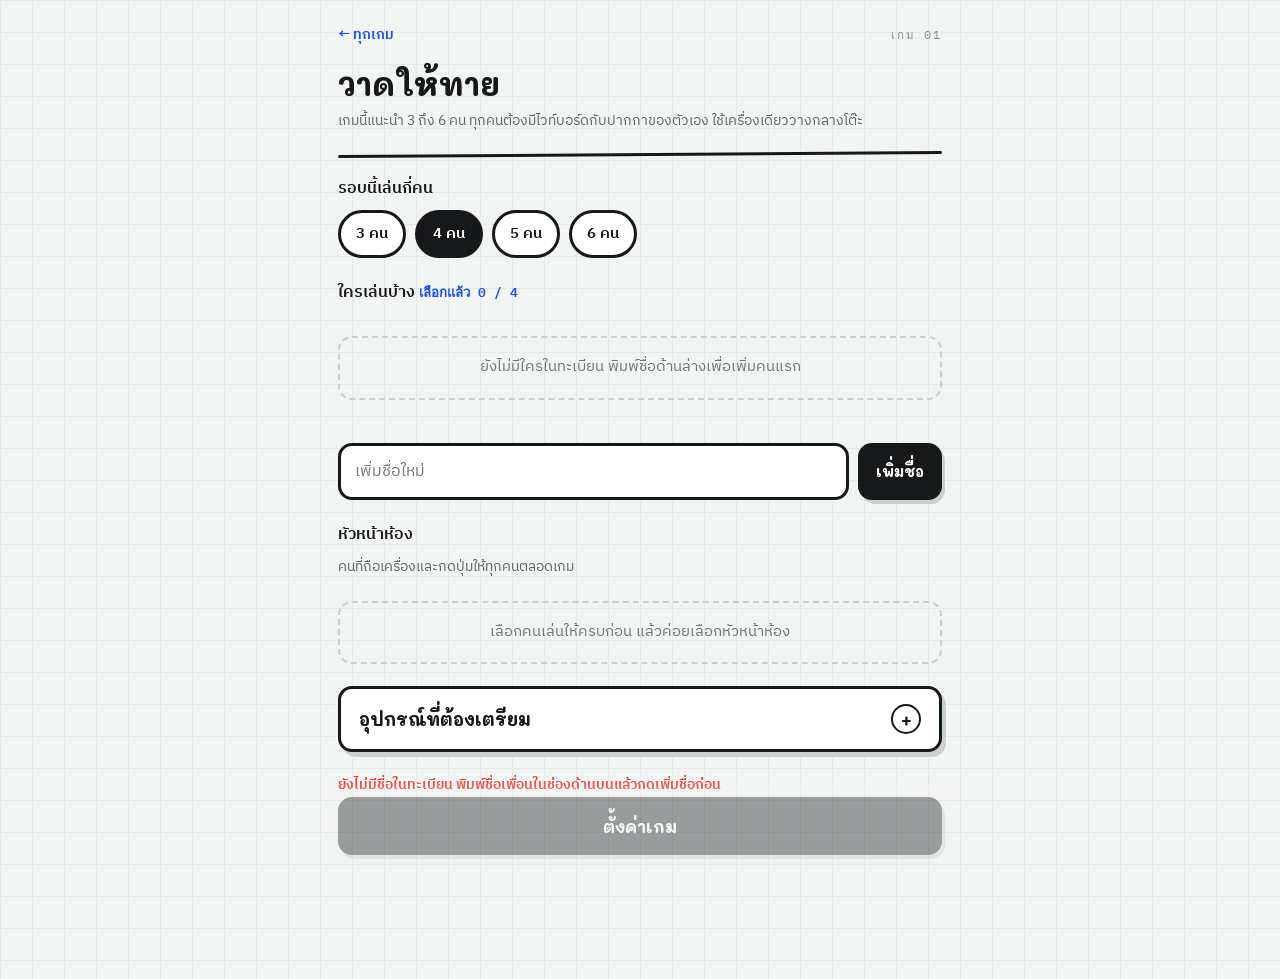
==== commit e4cebd0f: "auto-sync [BOAT-ZEPHYRUS] 2026-08-31 05:23 (1 files)" ====
--- a/games/catch-sketch/index.html
+++ b/games/catch-sketch/index.html
@@ -44,6 +44,11 @@
     border-radius: var(--radius);
   }
   .score.is-turn { background: var(--ink-orange); }
+  .score__tag {
+    display: block; font-style: normal;
+    font-family: var(--font-mono); font-size: .6rem; letter-spacing: .06em;
+    margin-top: 2px; white-space: nowrap;
+  }
   .score b { display: block; font-family: var(--font-mono); font-size: 1.4rem; line-height: 1.1; }
   /* ชื่อยาวตัดที่ 2 บรรทัด ทุกช่องจะได้สูงเท่ากัน */
   .score span {
@@ -115,7 +120,12 @@
     margin-bottom: 18px;
   }
   /* คำที่ต้องวาด ตัวใหญ่สุดในเกม ถ้ามีวรรณยุกต์ซ้อนจะไปทับป้าย "คำของคุณ" ข้างบน */
-  .word__main { font-family: var(--font-display); font-weight: 700; font-size: 2.5rem; line-height: 1.5; overflow-wrap: anywhere; }
+  /* padding-top ให้คำจองที่รับวรรณยุกต์ซ้อนของตัวเอง (เกี๊ยว ปลั๊กไฟ ผีเสื้อ)
+     line-height อย่างเดียวไม่พอ เพราะมันเพิ่มทั้งบนและล่าง แล้วกินที่ของรายชื่อไปด้วย */
+  .word__main {
+    font-family: var(--font-display); font-weight: 700; font-size: 2.5rem;
+    line-height: 1.5; padding-top: .3em; overflow-wrap: anywhere;
+  }
   .word__sub  { font-size: .95rem; color: #6C7472; margin-top: 8px; }
   .word__lv   { font-family: var(--font-mono); font-size: .72rem; letter-spacing: .12em; color: var(--ink-blue); margin-bottom: 10px; }
 
@@ -130,18 +140,34 @@
     display: flex; flex-direction: column;
     /* ต้องเป็น max-height ไม่ใช่ min-height
        ถ้าใช้ min กล่องจะยืดตามเนื้อหาจนปุ่มหลุดใต้จอ ต้องมีเพดานให้รายชื่อยุบเข้ามาแทน */
-    max-height: calc(100vh - 120px);
-    max-height: calc(100dvh - 120px);
-  }
+    max-height: calc(100vh - 96px);
+    max-height: calc(100dvh - 96px);
+  }
+  /* รายชื่อเป็นตัวเดียวที่ยุบได้ ที่เหลือห้ามยุบ
+     ถ้าปล่อยให้กล่องคำยุบด้วย justify-content:center จะดันตัวอักษรทะลุออกนอกเส้นขอบ */
+  #s-word .word,
+  #s-word .clock,
+  #s-word .hint,
+  #s-word #claim-status,
+  #s-word #btn-all-done { flex: 0 0 auto; }
+  /* กล่องคำไม่ต้องสูงขั้นต่ำ 168px บนหน้านี้ เอาที่ไปให้รายชื่อดีกว่า */
+  #s-word .word { min-height: 0; padding: 22px 20px; }
+  #s-word .claims li { margin-bottom: 8px; }
   #s-word .claims { flex: 1 1 auto; overflow-y: auto; min-height: 84px; }
-  #s-word #btn-all-done { position: static; flex: 0 0 auto; }
-
-  /* จอเตี้ย ย่อกล่องคำลง จะได้เหลือที่ให้รายชื่อพอโดยไม่ต้องเลื่อน */
-  @media (max-height: 700px) {
-    .word { padding: 16px 16px; min-height: 0; }
-    .word__main { font-size: 1.9rem; }
-    .word__lv { margin-bottom: 4px; }
-  }
+  #s-word #btn-all-done { position: static; }
+
+  /* บอกว่ายังมีชื่ออยู่ข้างล่าง scrollbar แบบ overlay ไม่กินพื้นที่ คนเลยไม่รู้ว่าเลื่อนได้ */
+  #s-word .claims.has-more {
+    -webkit-mask-image: linear-gradient(#000 84%, rgba(0,0,0,.15));
+    mask-image: linear-gradient(#000 84%, rgba(0,0,0,.15));
+  }
+  #claims-more {
+    display: none;
+    font-family: var(--font-mono); font-size: .72rem; letter-spacing: .06em;
+    color: var(--ink-blue); text-align: center; margin: 2px 0 8px;
+  }
+  #s-word .claims.has-more ~ #claims-more { display: block; }
+
   .claims li { display: flex; gap: 8px; margin-bottom: 10px; }
 
   .claim {
@@ -171,6 +197,21 @@
   .giveup:focus-visible { outline: var(--stroke) solid var(--ink-blue); outline-offset: 3px; }
   .giveup[disabled] { opacity: .35; cursor: not-allowed; }
 
+  /* จอเตี้ย บีบทุกอย่างที่ไม่ใช่รายชื่อ จะได้เห็นชื่อได้มากที่สุดโดยไม่ต้องเลื่อนทั้งหน้า */
+  @media (max-height: 700px) {
+    /* padding ท้ายหน้าเป็นที่ว่างเปล่าบนหน้านี้ ตัดออกแล้วหน้าไม่ต้องเลื่อนเลย */
+    .wrap { padding-bottom: 16px; }
+    .word { padding: 10px 14px; min-height: 0; }
+    .word__main { font-size: 1.5rem; }
+    .word__lv { margin-bottom: 2px; }
+    .word__sub { margin-top: 2px; font-size: .88rem; }
+    #s-word .clock { margin-bottom: 4px; }
+    #s-word .hint { margin: 4px 0 0; }
+    .claim { padding: 10px 12px; font-size: 1rem; }
+    .claims li { margin-bottom: 7px; }
+    #claims-more { margin: 2px 0 5px; }
+  }
+
   /* ---- หน้าทาย ---- */
   .look { text-align: center; padding: 26px 0 10px; }
   .look .qno { font-family: var(--font-mono); font-size: .78rem; letter-spacing: .12em; color: var(--ink-blue); }
@@ -256,6 +297,10 @@
   .over-head h1 { font-size: 2.3rem; line-height: 1.4; overflow-wrap: anywhere; }
 
   .steps { font-family: var(--font-mono); font-size: .72rem; letter-spacing: .1em; color: var(--ink-blue); }
+
+  /* เผื่อที่ใต้ปุ่มที่ติดขอบล่าง ให้เลื่อนข้อความขึ้นมาพ้นปุ่มได้
+     บนจอสูงๆ หน้านี้เลื่อนได้นิดเดียว ปุ่มเลยทับข้อความที่บอกวิธีเริ่มเกม */
+  .stickpad { height: 76px; }
 
   /* ปุ่มเดินเกมต้องอยู่ในสายตาเสมอ ไม่งั้นคนถือเครื่องต้องเลื่อนหาทุกรอบ */
   .btn--stick {
@@ -322,6 +367,7 @@
 
     <p class="note" id="ready-note" role="status" aria-live="polite"></p>
     <button class="btn btn--stick" id="btn-to-setup">ตั้งค่าเกม</button>
+    <div class="stickpad"></div>
   </section>
 
   <!-- ============ 2. ตั้งค่า ============ -->
@@ -390,6 +436,7 @@
 
     <p class="hint" style="margin-bottom:10px">วาดเสร็จแล้วแตะชื่อตัวเองเพื่อคว้าคิว</p>
     <ul class="claims" id="claims"></ul>
+    <p id="claims-more" role="status">เลื่อนดูชื่อที่เหลือ</p>
 
     <p class="hint" id="claim-status" role="status" aria-live="polite" style="margin:0 0 10px"></p>
     <button class="btn btn--stick" id="btn-all-done" disabled>ทุกคนเสร็จแล้ว</button>
@@ -538,6 +585,9 @@
     for (var i = 0; i < all.length; i++) all[i].classList.remove("is-on");
     $(id).classList.add("is-on");
     window.scrollTo(0, 0);
+    /* วัดกล่องรายชื่อได้ก็ต่อเมื่อหน้าถูกแสดงแล้ว
+       ตอน renderClaims หน้ายังซ่อนอยู่ ความสูงเป็น 0 คำนวณยังไงก็ไม่มีทางรู้ว่าเลื่อนได้ */
+    if (id === "s-word") refreshClaimsCue();
     saveLive();
   }
   /* ---------- กันเกมที่เล่นค้างอยู่หาย ----------
@@ -627,12 +677,17 @@
     });
   }
 
-  function buildMulti(host, items, list, onChange, whyLast) {
+  /* รับ "ชื่อคีย์ใน cfg" ไม่ใช่ตัวอาร์เรย์
+     เพราะตอนกู้เกมค้าง เราแทน cfg ทั้งก้อนด้วยของที่บันทึกไว้
+     ถ้าปุ่มจับอาร์เรย์เดิมไว้ตั้งแต่ตอนโหลดหน้า มันจะไปแก้อาร์เรย์กำพร้าที่ไม่มีใครอ่านแล้ว
+     กลายเป็นปุ่มหลอก: ชิปเปลี่ยนสีแต่เกมยังสุ่มคำจากชุดที่ปิดไปแล้ว */
+  function buildMulti(host, items, key, onChange, whyLast) {
     host.innerHTML = "";
     items.forEach(function (it) {
-      var on = list.indexOf(it.value) !== -1;
+      var on = cfg[key].indexOf(it.value) !== -1;
       var b = chip(it.label, it.value, on);
       b.addEventListener("click", function () {
+        var list = cfg[key];
         var at = list.indexOf(it.value);
         if (at === -1) list.push(it.value);
         else if (list.length > 1) list.splice(at, 1);
@@ -642,7 +697,7 @@
           if (whyLast) setNote($(whyLast.where), whyLast.msg, "bad");
           return;
         }
-        b.setAttribute("aria-pressed", list.indexOf(it.value) !== -1 ? "true" : "false");
+        b.setAttribute("aria-pressed", cfg[key].indexOf(it.value) !== -1 ? "true" : "false");
         onChange();
       });
       host.appendChild(b);
@@ -798,10 +853,12 @@
       b.className = "pchip";
       b.textContent = p.name;
       b.setAttribute("aria-pressed", on ? "true" : "false");
-      /* ไม่ disable จริง เพราะต้องให้กดแล้วมีข้อความบอกว่าทำไมเพิ่มไม่ได้ */
+      /* ไม่ disable จริง เพราะต้องให้กดแล้วมีข้อความบอกว่าทำไมเพิ่มไม่ได้
+         และห้ามใส่ aria-disabled ด้วย ไม่งั้นโปรแกรมอ่านจอจะบอกว่ากดไม่ได้
+         แล้วคนตาบอดจะไม่มีวันได้ยินเหตุผลนั้นเลย */
       if (full) {
         b.className += " is-full";
-        b.setAttribute("aria-disabled", "true");
+        b.setAttribute("aria-label", p.name + " · เลือกครบแล้ว แตะเพื่อดูว่าต้องทำอะไรก่อน");
       }
 
       b.addEventListener("click", function () {
@@ -1049,6 +1106,13 @@
     if (clockTimer) { clearInterval(clockTimer); clockTimer = null; }
   }
 
+  /* บอกว่ากล่องรายชื่อยังเลื่อนได้อีก ให้คนวาดคนท้ายๆ รู้ว่าชื่อตัวเองอยู่ข้างล่าง */
+  function refreshClaimsCue() {
+    var el = $("claims");
+    var more = el.scrollHeight - el.clientHeight - el.scrollTop > 2;
+    el.classList.toggle("has-more", more);
+  }
+
   function renderClaims() {
     var host = $("claims");
     host.innerHTML = "";
@@ -1103,13 +1167,13 @@
   }
 
   function claim(i) {
+    /* ต้องเช็คก่อน tap-guard ไม่งั้นคนที่กดเร็ว (ปกติคน double tap ที่ 150-250ms)
+       จะโดน tap-guard ตัดตั้งแต่ต้นทาง แล้วเจอความเงียบโดยไม่มีอะไรบอก */
+    if (state.justBack[i] && Date.now() - state.justBack[i] < 900) {
+      sayStatus("แตะชื่ออีกครั้งเพื่อคว้าคิว");
+      return;
+    }
     if (tappedTooFast(i)) return;
-    /* เพิ่งกดกลับเข้าเกมมาหมาดๆ ยังไม่นับเป็นคว้าคิว */
-    if (state.justBack[i] && Date.now() - state.justBack[i] < 900) {
-      /* กันเผลอ แต่ต้องบอกด้วย ไม่งั้นคนจะคิดว่าจอค้าง แล้วรัวแตะซ้ำ */
-      $("claim-status").textContent = "แตะชื่ออีกครั้งเพื่อคว้าคิว";
-      return;
-    }
     if (state.queue.indexOf(i) !== -1) return;
     if (state.gaveUp.indexOf(i) !== -1) return;
     state.queue.push(i);
@@ -1125,7 +1189,12 @@
   }
 
   function unGiveUp(i) {
-    if (tappedTooFast(i)) return;
+    /* กดยอมแพ้พลาดแล้วรีบกดยกเลิกทันที เป็น reflex ปกติของคน (150-250ms)
+       ถ้าเงียบ คนจะคิดว่ายกเลิกไม่ได้แล้ว แล้วยอมแพ้จริงทั้งที่ไม่ได้ตั้งใจ */
+    if (tappedTooFast(i)) {
+      sayStatus("แตะชื่ออีกครั้งเพื่อกลับเข้าเกม");
+      return;
+    }
     var at = state.gaveUp.indexOf(i);
     if (at === -1) return;
     state.gaveUp.splice(at, 1);
@@ -1135,7 +1204,22 @@
     renderClaims();
   }
 
+  /* ข้อความชั่วคราวบนแถบสถานะ ต้องคืนค่าเดิมเองด้วย
+     ไม่งั้นตัวนับ "รออีก N คน" หายไปจนกว่าจะมีใครกดสำเร็จ ซึ่งเป็นข้อมูลที่คนถือเครื่องใช้ตัดสินใจ */
+  var statusTimer = 0;
+
+  function sayStatus(msg) {
+    $("claim-status").textContent = msg;
+    clearTimeout(statusTimer);
+    statusTimer = setTimeout(function () {
+      /* คืนค่าเฉพาะตอนยังอยู่หน้าคว้าคิว ไม่งั้นไปเขียนทับหน้าอื่น */
+      if (state && $("s-word").classList.contains("is-on")) refreshAllDone();
+    }, 1400);
+  }
+
   function refreshAllDone() {
+    clearTimeout(statusTimer);
+    refreshClaimsCue();
     var drawers = drawerIdxs().length;
     var settled = state.queue.length + state.gaveUp.length;
     var btn = $("btn-all-done");
@@ -1220,13 +1304,26 @@
     return false;
   }
 
+  /* กันกดซ้ำแล้วเงียบ ทำให้คนไม่แน่ใจว่ากดติดไหม แล้วรัวแตะต่อ
+     ใช้ที่เดียวกับที่ปุ่มคว้าคิวใช้ จะได้พฤติกรรมเหมือนกันทั้งเกม */
+  function sayGuessNote(msg) {
+    var el = $("guess-note");
+    if (!el) return;
+    el.textContent = msg;
+    clearTimeout(guessNoteTimer);
+    guessNoteTimer = setTimeout(function () {
+      if ($("s-guess").classList.contains("is-on")) el.textContent = "";
+    }, 1400);
+  }
+  var guessNoteTimer = 0;
+
   function guessRight() {
-    if (advancedTooFast()) return;
+    if (advancedTooFast()) { sayGuessNote("กดอีกครั้งได้เลย"); return; }
     endRound(state.qpos);
   }
 
   function guessWrong() {
-    if (advancedTooFast()) return;
+    if (advancedTooFast()) { sayGuessNote("กดอีกครั้งได้เลย"); return; }
     state.qpos++;
     if (state.qpos >= state.queue.length) return endRound(-1);
     paintGuess();
@@ -1306,6 +1403,26 @@
       o.textContent = "ยอมแพ้";
       li3.appendChild(o);
       ql.appendChild(li3);
+    });
+
+    /* หัวหน้าห้องปิดรอบได้ตอนที่ยังมีคนวาดอยู่ คนพวกนั้นต้องมีชื่อในสรุปด้วย
+       ไม่งั้นจะหายไปเงียบๆ แล้วแยกไม่ออกว่า "ปิดรอบก่อนเวลา" กับ "ทุกคนกดครบแล้ว" ต่างกันยังไง */
+    drawerIdxs().forEach(function (pi) {
+      if (state.queue.indexOf(pi) !== -1) return;
+      if (state.gaveUp.indexOf(pi) !== -1) return;
+      var li4 = document.createElement("li");
+      var no3 = document.createElement("span");
+      no3.className = "n";
+      no3.textContent = "—";
+      li4.appendChild(no3);
+      var nm3 = document.createElement("span");
+      nm3.textContent = state.players[pi].name;
+      li4.appendChild(nm3);
+      var o2 = document.createElement("span");
+      o2.className = "out";
+      o2.textContent = "ยังวาดไม่เสร็จ";
+      li4.appendChild(o2);
+      ql.appendChild(li4);
     });
 
     var last = (state.roundIdx + 1 >= state.totalRounds);
@@ -1456,7 +1573,15 @@
       d.appendChild(b);
 
       var s = document.createElement("span");
-      s.textContent = state.players[i].name + (i === state.guesser ? " (ทาย)" : "");
+      /* "(ทาย)" ต้องอยู่นอกกล่องที่ตัด 2 บรรทัด
+         ไม่งั้นชื่อยาวจะกินมันหาย เหลือพื้นสีส้มเป็นตัวบอกอย่างเดียว คนตาบอดสีแยกไม่ออก */
+      s.textContent = state.players[i].name;
+      if (i === state.guesser) {
+        var tag = document.createElement("i");
+        tag.className = "score__tag";
+        tag.textContent = "คนทาย";
+        d.appendChild(tag);
+      }
       d.appendChild(s);
 
       host.appendChild(d);
@@ -1467,13 +1592,28 @@
      ผูกปุ่ม
      =========================================================== */
 
+  /* วาดชิปชุดคำ/ความยาก/จำนวนรอบใหม่จาก cfg ปัจจุบัน เรียกซ้ำได้ */
+  function paintCfgChips() {
+    buildMulti($("opt-packs"),
+      Object.keys(PACKS).map(function (k) { return { label: PACKS[k].label, value: k }; }),
+      "packs", renderCats, { where: "packs-note", msg: "ต้องเหลือชุดคำอย่างน้อย 1 ชุด" });
+
+    buildMulti($("opt-levels"),
+      [{label:"ง่าย",value:1},{label:"กลาง",value:2},{label:"ยาก",value:3}],
+      "levels", refreshSetupInfo, { where: "levels-note", msg: "ต้องเหลือความยากอย่างน้อย 1 ระดับ" });
+
+    buildSingle($("opt-rounds"),
+      [{label:"1 รอบ",value:1},{label:"2 รอบ",value:2},{label:"3 รอบ",value:3}],
+      cfg.roundsPer, function (v) { cfg.roundsPer = Number(v); refreshSetupInfo(); });
+  }
+
   buildMulti($("opt-packs"),
     Object.keys(PACKS).map(function (k) { return { label: PACKS[k].label, value: k }; }),
-    cfg.packs, renderCats, { where: "packs-note", msg: "ต้องเหลือชุดคำอย่างน้อย 1 ชุด" });
+    "packs", renderCats, { where: "packs-note", msg: "ต้องเหลือชุดคำอย่างน้อย 1 ชุด" });
 
   buildMulti($("opt-levels"),
     [{label:"ง่าย",value:1},{label:"กลาง",value:2},{label:"ยาก",value:3}],
-    cfg.levels, refreshSetupInfo, { where: "levels-note", msg: "ต้องเหลือความยากอย่างน้อย 1 ระดับ" });
+    "levels", refreshSetupInfo, { where: "levels-note", msg: "ต้องเหลือความยากอย่างน้อย 1 ระดับ" });
 
   buildSingle($("opt-rounds"),
     [{label:"1 รอบ",value:1},{label:"2 รอบ",value:2},{label:"3 รอบ",value:3}],
@@ -1489,31 +1629,44 @@
     /* ข้อความต้องตรงกับสิ่งที่จะเกิดขึ้นจริงตอนกด
        เคยเขียนรวมๆ ว่า "เริ่มรอบใหม่ ลบไวท์บอร์ด" ทั้งที่บางทางไปต่อจากคิวเดิม
        คนที่ทำตามจะลบรูปที่กำลังจะให้คนทายดูทิ้ง แล้วรอบนั้นเล่นต่อไม่ได้ */
-    var keepQueue = (d.screen === "s-guess" || d.screen === "s-pass-guess") &&
-                    d.state.queue && d.state.queue.length > 0;
+    var atGuess = (d.screen === "s-guess" || d.screen === "s-pass-guess");
+    var keepQueue = atGuess && d.state.queue && d.state.queue.length > 0;
+    var emptyQueue = atGuess && !(d.state.queue && d.state.queue.length);
     var afterRound = (d.screen === "s-round");
-    var isOver = (d.state.phase === "over");
-    var showRound = Math.min(d.state.roundIdx + 1 + (afterRound ? 1 : 0), d.state.totalRounds);
-
-    var what, label;
+    /* รอบสุดท้ายจบไปแล้ว กดแล้วไปหน้าผลรวมเลย ไม่มีรอบใหม่ให้เริ่ม */
+    var lastDone = afterRound && (d.state.roundIdx + 1 >= d.state.totalRounds);
+    var isOver = (d.state.phase === "over") || lastDone;
+    var nextRoundNo = d.state.roundIdx + 1 + (afterRound ? 1 : 0);
+
+    var what, label, head;
     if (isOver) {
-      what = "เกมจบไปแล้ว กดเพื่อดูผลรวมอีกครั้ง";
+      what = lastDone
+        ? "เล่นครบทุกรอบแล้ว กดเพื่อดูผลรวม"
+        : "เกมจบไปแล้ว กดเพื่อดูผลรวมอีกครั้ง";
       label = "ดูผลรวม";
+      head = "เกมจบแล้ว";
     } else if (keepQueue) {
       what = "จะไปต่อจากคิวเดิม อย่าเพิ่งลบไวท์บอร์ด";
       label = "เล่นต่อ (ดูคิวเดิม)";
+      head = "รอบที่ " + nextRoundNo + " จาก " + d.state.totalRounds;
+    } else if (emptyQueue) {
+      /* ไม่มีใครวาดทัน กดแล้วไปหน้าเฉลยคำเดิม ไม่ได้เริ่มรอบใหม่ */
+      what = "รอบนี้ไม่มีใครวาดทัน กดแล้วจะไปหน้าเฉลยคำเดิม ไม่ต้องลบไวท์บอร์ด";
+      label = "เล่นต่อ (ดูเฉลย)";
+      head = "รอบที่ " + nextRoundNo + " จาก " + d.state.totalRounds;
     } else if (afterRound) {
-      what = "รอบที่ " + (d.state.roundIdx + 1) + " จบไปแล้ว จะเริ่มรอบที่ " + showRound +
+      what = "รอบที่ " + (d.state.roundIdx + 1) + " จบไปแล้ว จะเริ่มรอบที่ " + nextRoundNo +
              " ด้วยคำใหม่ ลบไวท์บอร์ดก่อนกด";
-      label = "เล่นต่อ (รอบที่ " + showRound + ")";
+      label = "เล่นต่อ (รอบที่ " + nextRoundNo + ")";
+      head = "รอบที่ " + nextRoundNo + " จาก " + d.state.totalRounds;
     } else {
       what = "รอบที่ค้างอยู่จะเริ่มใหม่ด้วยคำใหม่ ลบไวท์บอร์ดก่อนกด";
       label = "เล่นต่อ (เริ่มรอบนี้ใหม่)";
+      head = "รอบที่ " + nextRoundNo + " จาก " + d.state.totalRounds;
     }
 
     box.innerHTML = "<b>มีเกมที่เล่นค้างไว้</b>" +
-      "<p class='hint' style='margin:4px 0 4px'>" +
-      (isOver ? "เกมจบแล้ว" : "รอบที่ " + showRound + " จาก " + d.state.totalRounds) +
+      "<p class='hint' style='margin:4px 0 4px'>" + head +
       " · " + d.state.players.length + " คน · แต้มยังอยู่ครบ</p>" +
       "<p class='hint' style='margin:0 0 12px'>" + what + "</p>";
 
@@ -1532,13 +1685,16 @@
       leaderId = d.leaderId || picked[0] || null;
       renderHeadcount();
       renderPickList();
+      /* cfg เพิ่งถูกสลับทั้งก้อน ชิปในหน้าตั้งค่าต้องวาดใหม่ให้ตรงกับของจริง */
+      renderCats();
+      paintCfgChips();
       box.remove();
       if (state.phase === "over") { gameOver(); return; }
       /* กลับไปหน้าส่งเครื่อง ปลอดภัยสุด เพราะคำถูกซ่อนไปแล้ว */
       /* กู้กลับไปได้เฉพาะหน้าที่วาดใหม่ได้จริง
          หน้าสรุปรอบสร้างจากข้อมูลตอนจบรอบ ซึ่งไม่ได้เก็บไว้ จึงข้ามไปรอบถัดไปแทน
          ดีกว่าโชว์หน้าสรุปเปล่าๆ ที่ทำให้คนคิดว่าแต้มหาย */
-      if (d.screen === "s-round") { nextRound(); return; }
+      if (d.screen === "s-round") { nextRound(); return; }   /* nextRound พาไปหน้าผลรวมเองถ้าครบรอบแล้ว */
       if (d.screen === "s-guess" || d.screen === "s-pass-guess") {
         if (!state.queue.length) { endRound(-1); return; }
         paintGuess(); show("s-guess"); return;
@@ -1585,6 +1741,30 @@
   $("btn-start").addEventListener("click", startGame);
   $("btn-open-word").addEventListener("click", openWord);
   $("btn-all-done").addEventListener("click", allDone);
+  /* เลื่อนแล้วต้องอัปเดตคำบอกใบ้ด้วย ไม่งั้นเลื่อนถึงล่างสุดแล้วยังขึ้นว่ามีต่อ */
+  $("claims").addEventListener("scroll", refreshClaimsCue);
+
+  /* ความสูงกล่องผูกกับ 100dvh ซึ่งเปลี่ยนเองตลอดบนมือถือเวลาแถบ URL ยุบ/กาง
+     ถ้าไม่วัดใหม่ คำใบ้ "เลื่อนดูชื่อที่เหลือ" จะค้างเป็นค่าเก่า
+     แล้วคนวาดคนสุดท้ายจะหาชื่อตัวเองไม่เจอ ตอนที่ทุกคนกำลังแย่งคว้าคิวพอดี */
+  /* ResizeObserver จับได้ทุกครั้งที่กล่องเปลี่ยนขนาดจริง ไม่ว่าสาเหตุอะไร
+     ดีกว่ารอ event resize ของหน้าต่าง ซึ่งบนมือถือไม่ได้ยิงทุกครั้งที่ 100dvh ขยับ
+     ตอนแถบ URL ค่อยๆ ยุบ/กาง */
+  if (window.ResizeObserver) {
+    new ResizeObserver(function () { refreshClaimsCue(); }).observe($("claims"));
+  }
+  window.addEventListener("resize", refreshClaimsCue);
+
+  /* ตาข่ายกันพลาดชั้นสุดท้าย: เช็คซ้ำเบาๆ ตอนอยู่หน้าคว้าคิว
+     เพราะบางเบราว์เซอร์ไม่ยิง resize/ResizeObserver ระหว่างแถบ URL กำลังเลื่อน
+     ถ้าคำใบ้ค้าง คนวาดคนสุดท้ายจะหาชื่อตัวเองไม่เจอตอนที่ทุกคนกำลังแย่งคว้าคิวพอดี */
+  setInterval(function () {
+    if ($("s-word").classList.contains("is-on")) refreshClaimsCue();
+  }, 500);
+  if (window.visualViewport) {
+    window.visualViewport.addEventListener("resize", refreshClaimsCue);
+    window.visualViewport.addEventListener("scroll", refreshClaimsCue);
+  }
   $("btn-ready-guess").addEventListener("click", toGuess);
   $("btn-right").addEventListener("click", guessRight);
   $("btn-wrong").addEventListener("click", guessWrong);
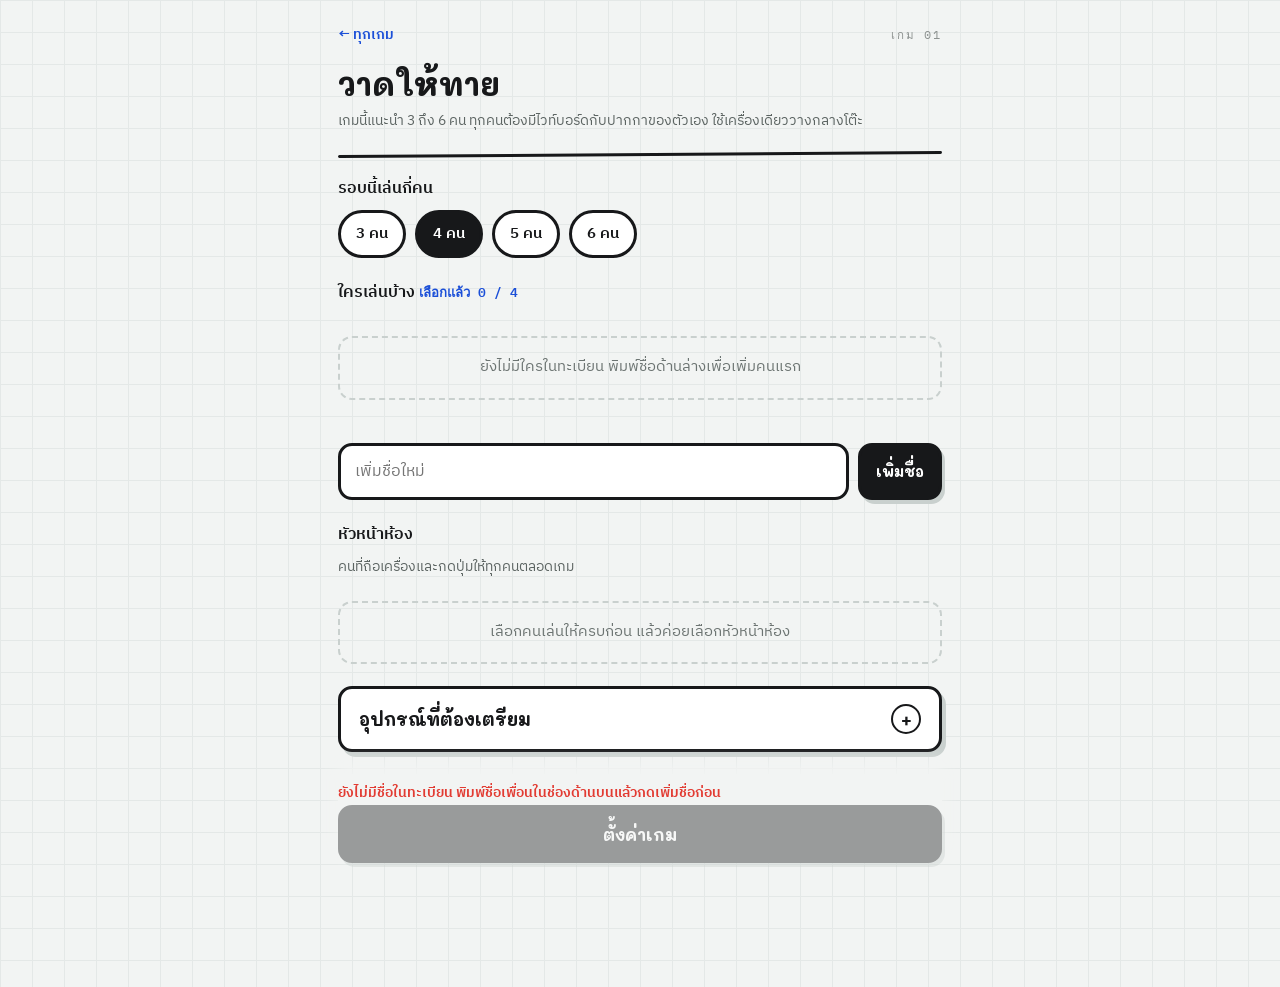
==== commit 0ff583d7: "วาดให้ทาย รอบ 6: แก้ 5 จุด (หมวด A 1 · C 4) 5 จุดที่แก้รอบ 5 ผ่านหมด รวมถึงสแกนคลังคำ 1283 คำ วรรณยุ" ====
--- a/games/catch-sketch/index.html
+++ b/games/catch-sketch/index.html
@@ -301,6 +301,17 @@
   /* เผื่อที่ใต้ปุ่มที่ติดขอบล่าง ให้เลื่อนข้อความขึ้นมาพ้นปุ่มได้
      บนจอสูงๆ หน้านี้เลื่อนได้นิดเดียว ปุ่มเลยทับข้อความที่บอกวิธีเริ่มเกม */
   .stickpad { height: 76px; }
+
+  /* ข้อความที่บอกว่าทำไมกดไม่ได้ ต้องเดินทางไปกับปุ่ม ไม่ใช่ถูกปุ่มทับ
+     คนเปิดเกมครั้งแรกมีแค่บรรทัดนี้ที่บอกว่าต้องทำอะไรก่อน จะมารู้ตอนเลื่อนเจอไม่ได้ */
+  .stickwrap {
+    position: sticky; bottom: 10px; z-index: 5;
+    background: var(--board);
+    padding-top: 8px;
+    box-shadow: 0 -10px 16px var(--board);
+  }
+  .stickwrap .note,
+  .stickwrap .hint { margin-top: 0; }
 
   /* ปุ่มเดินเกมต้องอยู่ในสายตาเสมอ ไม่งั้นคนถือเครื่องต้องเลื่อนหาทุกรอบ */
   .btn--stick {
@@ -365,8 +376,10 @@
       <p class="kit__foot muted">นาฬิกาจับเวลา เบอร์คิว และกระดาษนับแต้ม ไม่ต้องเตรียม โปรแกรมจัดการให้หมดแล้ว</p>
     </details>
 
-    <p class="note" id="ready-note" role="status" aria-live="polite"></p>
-    <button class="btn btn--stick" id="btn-to-setup">ตั้งค่าเกม</button>
+    <div class="stickwrap">
+      <p class="note" id="ready-note" role="status" aria-live="polite"></p>
+      <button class="btn" id="btn-to-setup">ตั้งค่าเกม</button>
+    </div>
     <div class="stickpad"></div>
   </section>
 
@@ -403,10 +416,12 @@
       <div class="chips" id="opt-rounds"></div>
     </div>
 
-    <p class="hint" id="pool-info"></p>
-    <p class="hint" id="rounds-info"></p>
-
-    <button class="btn btn--stick" id="btn-start">เริ่มเล่น</button>
+    <div class="stickwrap">
+      <p class="hint" id="pool-info"></p>
+      <p class="hint" id="rounds-info"></p>
+      <button class="btn" id="btn-start">เริ่มเล่น</button>
+    </div>
+    <div class="stickpad"></div>
     <p style="margin-top:12px"><button class="btn btn--ghost btn--sm" id="btn-back-players">← เปลี่ยนคนเล่น</button></p>
   </section>
 
@@ -466,6 +481,7 @@
       <button class="btn btn--skip" id="btn-wrong">ทายผิด ไปคิวถัดไป</button>
       <button class="btn btn--good" id="btn-right">ทายถูก</button>
     </div>
+    <p class="note" id="guess-note" role="status" aria-live="polite" style="text-align:center"></p>
     <p style="margin-top:12px; text-align:center">
       <button class="btn btn--ghost btn--sm" id="btn-back-q" style="display:none">← กลับไปคิวก่อนหน้า</button>
     </p>
@@ -1281,6 +1297,9 @@
   }
 
   function paintGuess() {
+    /* ล้างข้อความชั่วคราวของคิวก่อน ไม่งั้นมันค้างข้ามคิวมา */
+    clearTimeout(guessNoteTimer);
+    $("guess-note").textContent = "";
     paintScores($("scores-guess"));
     $("btn-back-q").style.display = state.qpos > 0 ? "inline-flex" : "none";
     var pi = state.queue[state.qpos];
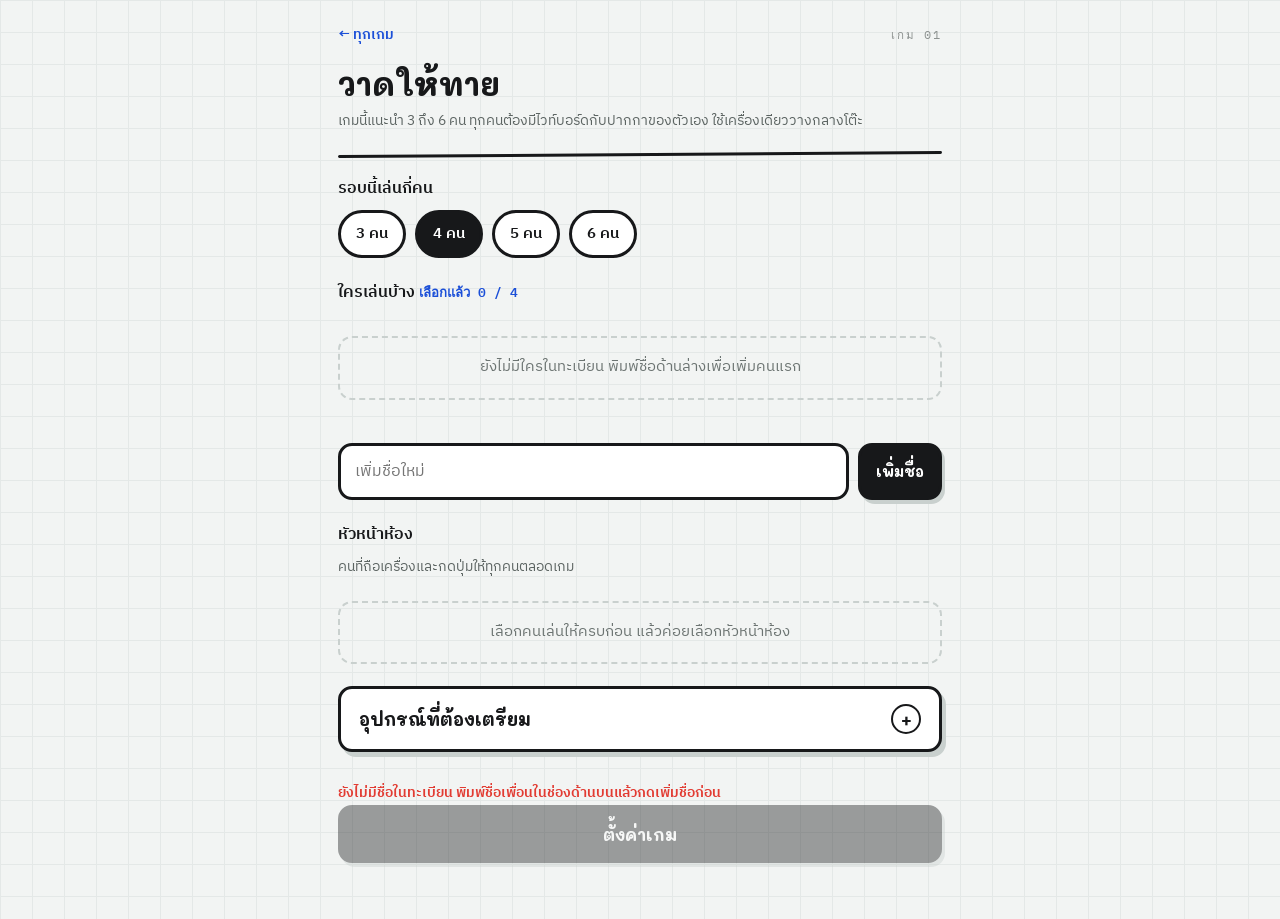
==== commit b77a3b1b: "auto-sync [BOAT-ZEPHYRUS] 2026-08-31 09:23 (1 files)" ====
--- a/games/catch-sketch/index.html
+++ b/games/catch-sketch/index.html
@@ -196,6 +196,7 @@
   }
   .giveup:focus-visible { outline: var(--stroke) solid var(--ink-blue); outline-offset: 3px; }
   .giveup[disabled] { opacity: .35; cursor: not-allowed; }
+
 
   /* จอเตี้ย บีบทุกอย่างที่ไม่ใช่รายชื่อ จะได้เห็นชื่อได้มากที่สุดโดยไม่ต้องเลื่อนทั้งหน้า */
   @media (max-height: 700px) {
@@ -212,6 +213,23 @@
     #claims-more { margin: 2px 0 5px; }
   }
 
+  /* จอแนวนอน (สูง ≤ 480px) เนื้อหาทะลุเพดาน ปุ่มปิดรอบตกใต้จอ
+     เกมนี้วางเครื่องกลางโต๊ะ แนวนอนจึงเป็นท่าปกติ ต้องตัดทุกอย่างที่ไม่จำเป็นออก */
+  @media (max-height: 480px) {
+    #s-word .clock { display: none; }
+    #s-word .hint { display: none; }
+    .word { padding: 6px 12px; }
+    .word__main { font-size: 1.3rem; }
+    .word__lv { margin-bottom: 0; }
+    .word__sub { display: none; }
+    #s-word .claims { min-height: 44px; }
+    .claim { padding: 6px 10px; font-size: .92rem; }
+    .claims li { margin-bottom: 5px; }
+    #claims-more { margin: 0 0 3px; }
+    #claim-status { margin: 0 0 4px; font-size: .78rem; }
+    #s-word #btn-all-done { padding: 10px; font-size: .95rem; }
+  }
+
   /* ---- หน้าทาย ---- */
   .look { text-align: center; padding: 26px 0 10px; }
   .look .qno { font-family: var(--font-mono); font-size: .78rem; letter-spacing: .12em; color: var(--ink-blue); }
@@ -298,18 +316,17 @@
 
   .steps { font-family: var(--font-mono); font-size: .72rem; letter-spacing: .1em; color: var(--ink-blue); }
 
-  /* เผื่อที่ใต้ปุ่มที่ติดขอบล่าง ให้เลื่อนข้อความขึ้นมาพ้นปุ่มได้
-     บนจอสูงๆ หน้านี้เลื่อนได้นิดเดียว ปุ่มเลยทับข้อความที่บอกวิธีเริ่มเกม */
-  .stickpad { height: 76px; }
-
-  /* ข้อความที่บอกว่าทำไมกดไม่ได้ ต้องเดินทางไปกับปุ่ม ไม่ใช่ถูกปุ่มทับ
-     คนเปิดเกมครั้งแรกมีแค่บรรทัดนี้ที่บอกว่าต้องทำอะไรก่อน จะมารู้ตอนเลื่อนเจอไม่ได้ */
-  .stickwrap {
-    position: sticky; bottom: 10px; z-index: 5;
-    background: var(--board);
-    padding-top: 8px;
-    box-shadow: 0 -10px 16px var(--board);
-  }
+  .stickpad { height: 8px; }
+
+  /* ⚠️ แถบนี้เคยเป็น sticky เพื่อให้ข้อความบอกเหตุผลเดินทางไปกับปุ่ม
+     แต่มันกลายเป็นแผ่นทึบลอยอยู่เหนือฟอร์ม แล้วไปกลืนการแตะของสิ่งที่อยู่ข้างใต้
+     ผลคือแตะชิป "จำนวนรอบต่อคน" แล้วเกมเริ่มเลย · แตะชิปหัวหน้าห้องแล้วเด้งไปหน้าตั้งค่า
+     · แตะช่องพิมพ์ชื่อแล้วโฟกัสไม่เข้า — ทั้งหมดเพราะโดนแถบนี้รับแทน
+
+     หน้าเลือกคนกับหน้าตั้งค่าเป็นฟอร์มที่เลื่อนอ่านอยู่แล้ว ปุ่มอยู่ท้ายฟอร์มตามปกติก็พอ
+     ไม่ต้องลอย ข้อความก็ไม่ถูกทับเพราะไม่มีอะไรลอยแล้ว
+     (ปุ่มที่ต้อง "อยู่ในสายตาเสมอ" คือปุ่มระหว่างเล่น ซึ่งอยู่คนละหน้ากัน) */
+  .stickwrap { padding-top: 8px; }
   .stickwrap .note,
   .stickwrap .hint { margin-top: 0; }
 
@@ -1254,6 +1271,11 @@
     } else if (allSettled) {
       btn.textContent = "ทุกคนเสร็จแล้ว";
       btn.className = "btn btn--stick";
+    } else if (btn.disabled) {
+      /* ปุ่มเทาที่เขียนว่า "ปิดรอบเลย" หลอกคนว่ากดได้ พอกดแล้วเงียบ
+         ตอนกดไม่ได้ต้องบอกเหตุผลบนตัวปุ่มเอง */
+      btn.textContent = "ยังปิดรอบไม่ได้ ต้องมีคนคว้าคิวหรือยอมแพ้ก่อน";
+      btn.className = "btn btn--ghost btn--stick";
     } else {
       btn.textContent = "ปิดรอบเลย (อีก " + (drawers - settled) + " คนยังวาดอยู่)";
       btn.className = "btn btn--ghost btn--stick";
